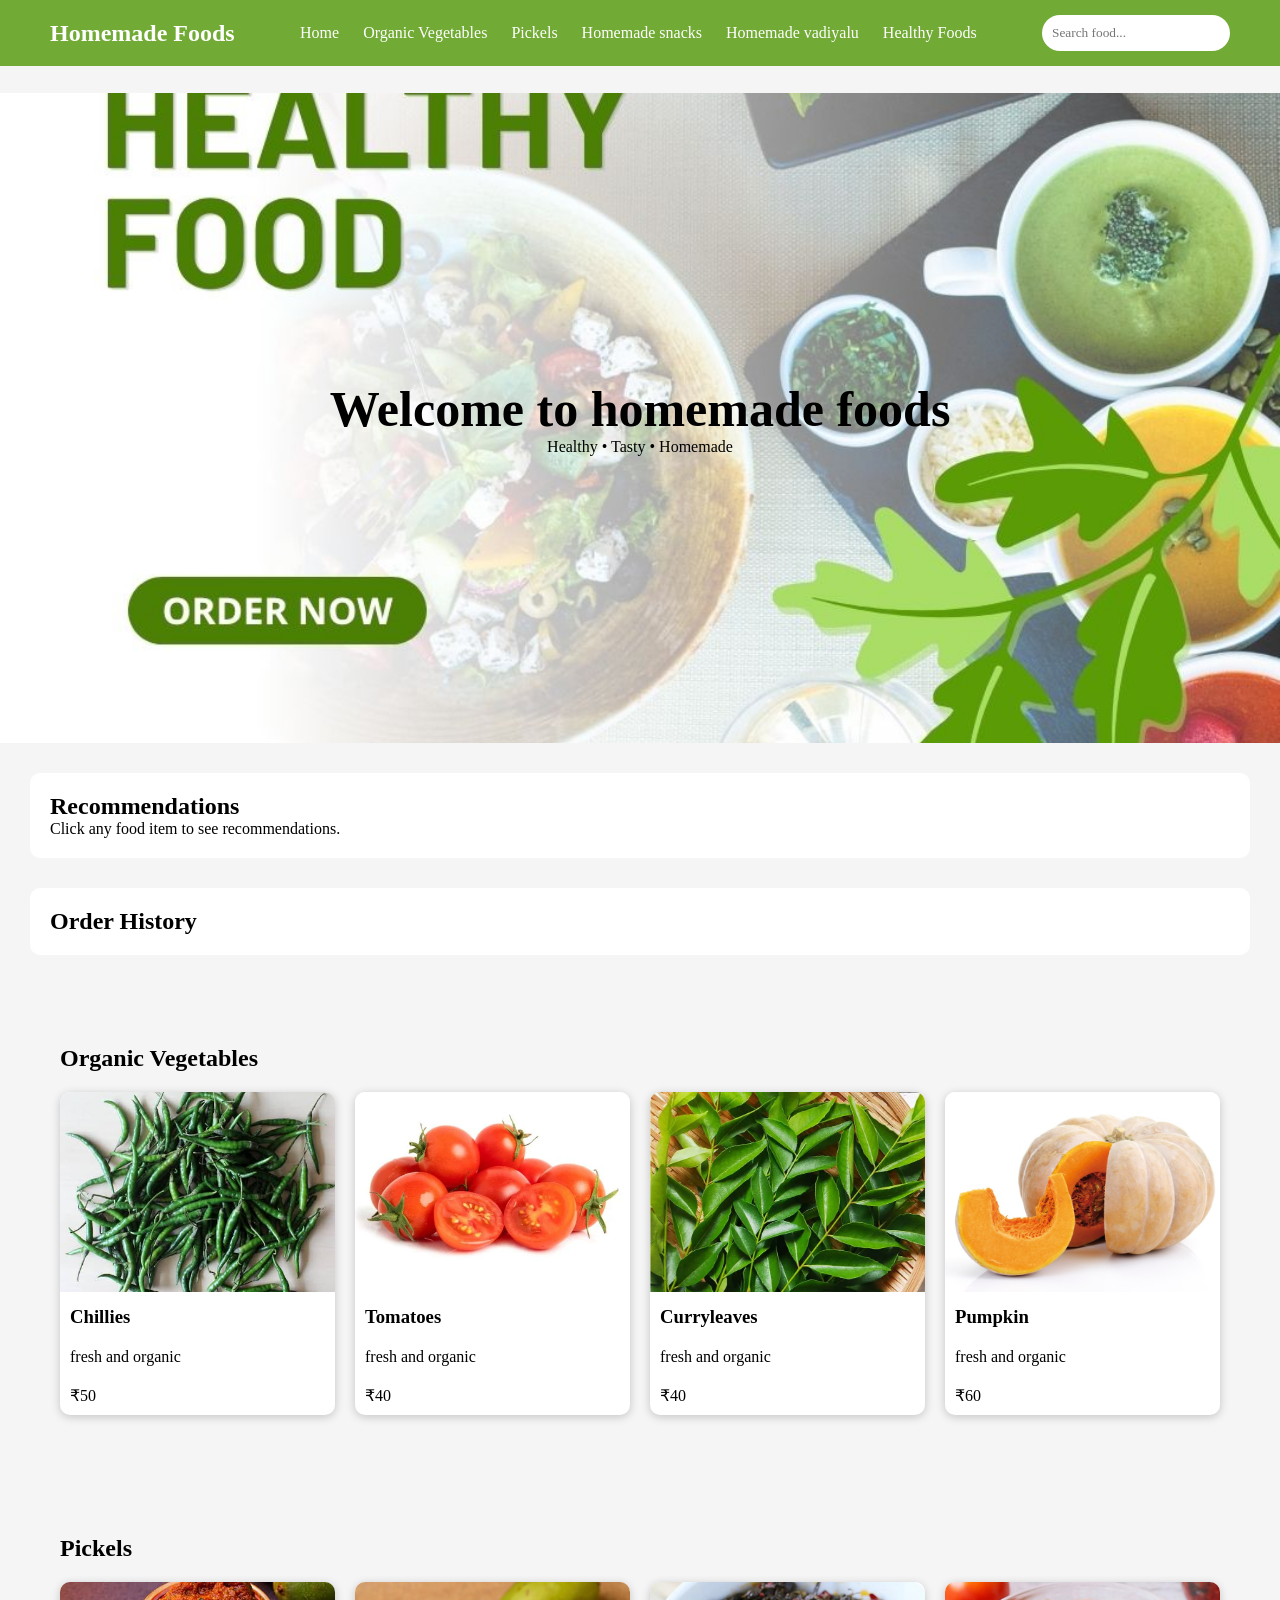
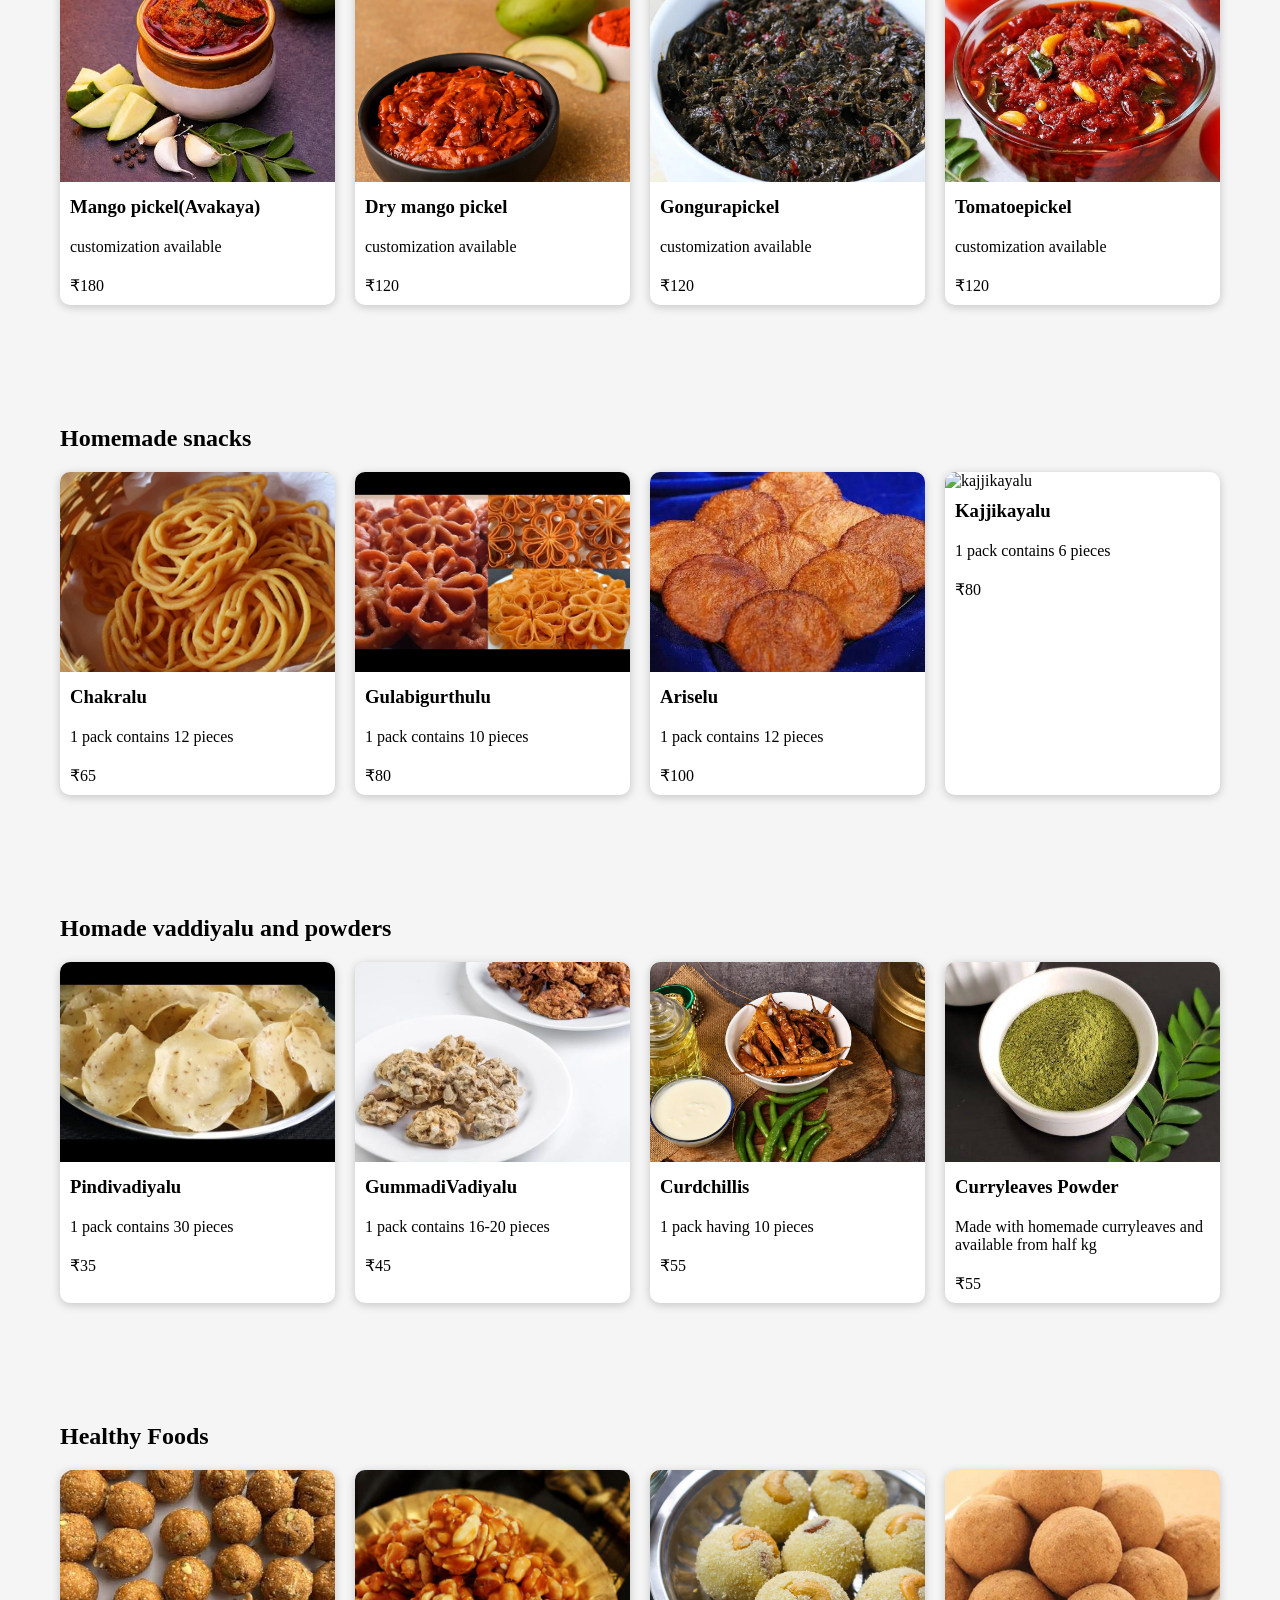
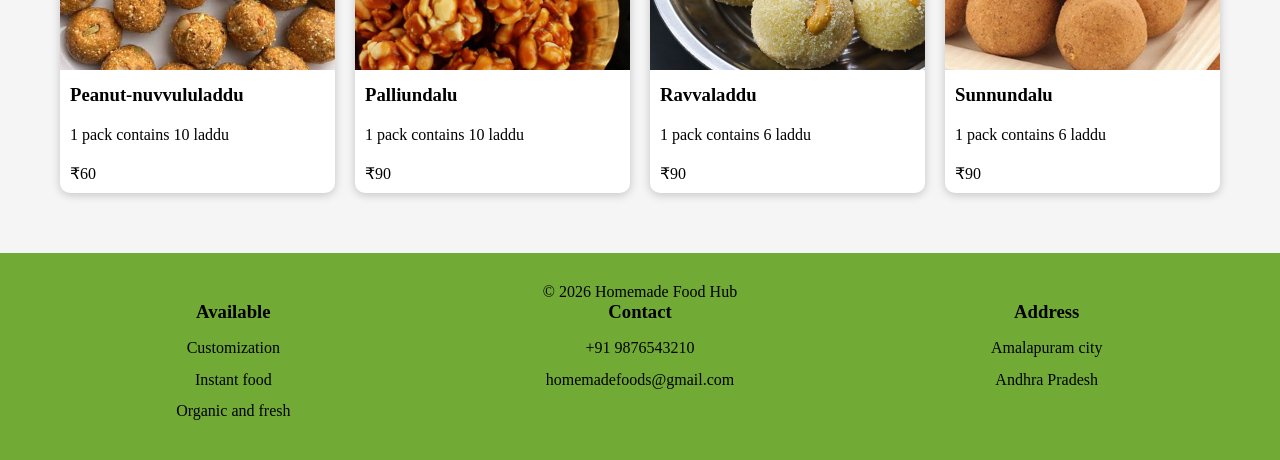
==== index.html @ e029ad95 "Initial commit" ====
<!DOCTYPE html>>
<html lang="en">
<head>
    <meta charset="UTF-8">
    <meta name="viewport" content="width=device-width, initial-scale=1.0">
    <title>Homemade Foods</title>

    <link rel="stylesheet" href="style.css">
</head>
<body>
    <nav class="navbar">
        <div class="logo">
            Homemade Foods
        </div>
        <ul class="nav-links">
            <li><a href="#">Home</a></li>
            <li><a href="#organicvegetables">Organic Vegetables</a></li>
            <li><a href="#pickels">Pickels</a></li>
            <li><a href="#snacks">Homemade snacks</a></li>
            <li><a href="#chips">Homemade vadiyalu</a></li>
            <li><a href="#healthyfood">Healthy Foods</a></li>
        </ul>
        <input
            type="text"
            id="search"
            placeholder="Search food..."
            onkeyup="searchFood()"
        >
    </nav>
    <section class="hero">
        <div class="hero-content">
            <h1>Welcome to homemade foods</h1>
            <p>Healthy • Tasty • Homemade</p>
        </div>
    </section>
    <section class="recommend-box" id="recommendation">
        <h2>Recommendations</h2>
        <p>Click any food item to see recommendations.</p>
    </section>
    <section class="recommend-box">
    <h2>Order History</h2>
    <div id="history"></div>
</section>
    <section id="organicvegetables" class="section">
        <h2>Organic Vegetables</h2>
        <div class="food-grid">
            <div class="card" onclick="openOrderModal('chillies',50)">
                <img src="images/chillies.jpg" alt="chillies">
                <h3 class="food-name">Chillies</h3>
                <p>fresh and organic</p>
                <p>₹50</p>
            </div>
            <div class="card" onclick="openOrderModal('tomatoes',40)">
                <img src="images/tomatoes.jpg" alt="tomatoes">
                <h3 class="food-name">Tomatoes</h3>
                <p>fresh and organic</p>
                <p>₹40</p>
            </div>
            <div class="card" onclick="openOrderModal('curryleaves',40)">
                <img src="images/curryleaves.jpg" alt="curryleaves">
                <h3 class="food-name">Curryleaves</h3>
                <p>fresh and organic</p>
                <p>₹40</p>
            </div>
            <div class="card" onclick="openOrderModal('pumpkin',40)">
                <img src="images/pumpkin.jpg" alt="pumpkin">
                <h3 class="food-name">Pumpkin</h3>
                <p>fresh and organic</p>
                <p>₹60</p>
            </div>
        </div>
    </section>
    <section id="pickels" class="section">

        <h2>Pickels</h2>

        <div class="food-grid">

            <div class="card" onclick="openOrderModal('mangopickel',180)">
                <img src="images/mangopickel.jpg" alt="mangopickel">
                <h3 class="food-name">Mango pickel(Avakaya)</h3>
                <p>customization available</p>
                <p>₹180</p>
            </div>

            <div class="card" onclick="openOrderModal('drymangopickel',120)">
                <img src="images/drymangopickel.jpg" alt="drymangopickel">
                <h3 class="food-name">Dry mango pickel</h3>
                <p>customization available</p>
                <p>₹120</p>
            </div>
            <div class="card" onclick="openOrderModal('gongurapickel',120)">
                <img src="images/gongurapickel.jpg" alt="gongurapickel">
                <h3 class="food-name">Gongurapickel</h3>
                <p>customization available</p>
                <p>₹120</p>
            </div>
            <div class="card" onclick="openOrderModal('tomatoe',120)">
                <img src="images/tomatoepickel.jpg" alt="tomatoe">
                <h3 class="food-name">Tomatoepickel</h3>
                <p>customization available</p>
                <p>₹120</p>
            </div>

        </div>

    </section>

    <!-- Snacks -->

    <section id="snacks" class="section">

        <h2>Homemade snacks</h2>

        <div class="food-grid">

            <div class="card" onclick="openOrderModal('chakralu',25)">
                <img src="images/chakralu.jpg" alt="chakralu">
                <h3 class="food-name">Chakralu</h3>
                <p>1 pack contains 12 pieces</p>
                <p>₹65</p>
            </div>

            <div class="card" onclick="openOrderModal('gulabigurthulu',35)">
                <img src="images/gulabigurthulu.jpg" alt="gulabigurthulu">
                <h3 class="food-name">Gulabigurthulu</h3>
                <p>1 pack contains 10 pieces</p>
                <p>₹80</p>
            </div>
            <div class="card" onclick="openOrderModal('ariselu',35)">
                <img src="images/ariselu.jpg" alt="ariselu">
                <h3 class="food-name">Ariselu</h3>
                <p>1 pack contains 12 pieces</p>
                <p>₹100</p>
            </div>
            <div class="card" onclick="openOrderModal('kajjikayalu',35)">
                <img src="images/kajjikayalu.jpg" alt="kajjikayalu">
                <h3 class="food-name">Kajjikayalu</h3>
                <p>1 pack contains 6 pieces</p>
                <p>₹80</p>
            </div>

        </div>

    </section>
    <section id="chips" class="section">
        <h2>Homade vaddiyalu and powders</h2>
        <div class="food-grid">
            <div class="card" onclick="openOrderModal('pindivadiyalu',35)">
                <img src="images/pindivadiyalu.jpg" alt="chips">
                <h3 class="food-name">Pindivadiyalu</h3>
                <p>1 pack contains 30 pieces</p>
                <p>₹35</p>
            </div>

            <div class="card" onclick="openOrderModal('GummadiVadiyalu',45)">
                <img src="images/GummadiVadiyalu.jpg" alt="GummadiVadiyalu">
                <h3 class="food-name">GummadiVadiyalu</h3>
                <p>1 pack contains 16-20 pieces</p>
                <p>₹45</p>
            </div>
            <div class="card" onclick="openOrderModal('curdchillis',45)">
                <img src="images/curdchillis.jpg" alt="curdchillis">
                <h3 class="food-name">Curdchillis</h3>
                <p>1 pack having 10 pieces</p>
                <p>₹55</p>
            </div>
            <div class="card" onclick="openOrderModal('curryleavespowder',45)">
                <img src="images/curryleavespowder.jpg" alt="curryleavespowder">
                <h3 class="food-name">Curryleaves Powder</h3>
                <p>Made with homemade curryleaves and available from half kg</p>
                <p>₹55</p>
            </div>
        </div>
    </section>
    <section id="Healthy foods" class="section">
        <h2>Healthy Foods</h2>
        <div class="food-grid">
            <div class="card" onclick="openOrderModal('peanut-nuvvululaddu',50)">
                <img src="images/peanut-nuvvululaddu.jpg" alt="peanut-nuvvululaddu">
                <h3 class="food-name">Peanut-nuvvululaddu</h3>
                <p>1 pack contains 10 laddu</p>
                <p>₹60</p>
            </div>
            <div class="card" onclick="openOrderModal('palliundalu',160)">
                <img src="images/palliundalu.jpg" alt="palliundalu">
                <h3 class="food-name">Palliundalu</h3>
                <p>1 pack contains 10 laddu</p>
                <p>₹90</p>
            </div>
            <div class="card" onclick="openOrderModal('ravvaladdu',160)">
                <img src="images/ravvaladdu.jpg" alt="ravvaladdu">
                <h3 class="food-name">Ravvaladdu</h3>
                <p>1 pack contains 6 laddu</p>
                <p>₹90</p>
            </div>
            <div class="card" onclick="openOrderModal('sunnundalu',160)">
                <img src="images/sunnundalu.jpg" alt="sunnundalu">
                <h3 class="food-name">Sunnundalu</h3>
                <p>1 pack contains 6 laddu</p>
                <p>₹90</p>
            </div>
        </div>
    </section>
    <footer class="footer">
        © 2026 Homemade Food Hub
        <div class="footer-container">
            <div class="footer-box">
                <h3>Available</h3>
                <p>Customization</p>
                <p>Instant food</p>
                <p>Organic and fresh</p>
            </div>
            <div class="footer-box">
            <h3>Contact</h3>
            <p>+91 9876543210</p>
            <p>homemadefoods@gmail.com</p>
        </div>
        <div class="footer-box">
            <h3>Address</h3>
            <p>Amalapuram city</p>
            <p>Andhra Pradesh</p>
        </div>
        </div>
    </footer>
    <script src="script.js"></script>
<div id="orderModal" class="modal">
    <div class="modal-content">
        <span class="close" onclick="closeModal()">
            &times;
        </span>
        <h2 id="foodName">Food Name</h2>
        <input
            type="text"
            id="customerName"
            placeholder="Enter Your Name">

        <input
            type="tel"
            id="customerPhone"
            placeholder="Enter Phone Number">

        <textarea
            id="customerAddress"
            placeholder="Enter Delivery Address">
        </textarea>

        <select id="quantity">

            <option value="1">pack of 1</option>
            <option value="2">pack of 2</option>
            <option value="3">pack of 3</option>

        </select>

        <h3 id="totalPrice">
            Total Price: ₹0
        </h3>

        <button onclick="calculateBill()">
            Calculate Bill
        </button>

        <button onclick="confirmOrder()">
            Confirm Order
        </button>

    </div>

</div>

</body>
</html>
---- style.css ----
*{
    margin:0;
    padding:0;
    box-sizing:border-box;
    font-family:'Times New Roman', Times, serif;
}
html{
    scroll-behavior:smooth;
}
body{
    background:#f5f5f5;
}
.navbar{
    position:fixed;
    top:0;
    width:100%;
    background:#71AA34;
    display:flex;
    justify-content:space-between;
    align-items:center;
    padding:15px 50px;
    z-index:1000;
}

.logo{
    color:white;
    font-size:24px;
    font-weight:bold;
}

.nav-links{
    display:flex;
    list-style:none;
}

.nav-links li{
    margin:0 12px;
}

.nav-links a{
    color:white;
    text-decoration:none;
}

#search{
    padding:10px;
    border:none;
    border-radius:20px;
}

/* Hero */

.hero{
    margin-top:75px;
    height:650px;

    background-image: url("images/background5.jpg");
    background-size:cover;
    background-position:center;
    background-repeat:no-repeat;

    display:flex;
    justify-content:center;
    align-items:center;

    text-align:center;

    color:black;
}

.hero h1{
    font-size:50px;
}

/* Sections */

.section{
    padding:60px;
}

.section h2{
    margin-bottom:20px;
}

/* Food Grid */

.food-grid{
    display:grid;
    grid-template-columns:repeat(auto-fit,minmax(250px,1fr));
    gap:20px;
}

.card{
    background:white;
    border-radius:10px;
    overflow:hidden;
    cursor:pointer;
    box-shadow:0 2px 10px rgba(0,0,0,.2);
    transition:.3s;
}

.card:hover{
    transform:translateY(-8px);
}

.card img{
    width:100%;
    height:200px;
    object-fit:cover;
}

.card h3,
.card p{
    padding:10px;
}

/* Recommendation */

.recommend-box{
    margin:30px;
    padding:20px;
    background:white;
    border-radius:10px;
}

/* Footer */
/* Mobile */

@media(max-width:768px){

.navbar{
    flex-direction:column;
    gap:10px;
}

.nav-links{
    flex-wrap:wrap;
    justify-content:center;
}

.hero h1{
    font-size:35px;
}

.section{
    padding:30px;
}

}
/* ORDER MODAL */

.modal{

    display:none;

    position:fixed;

    top:0;
    left:0;

    width:100%;
    height:100%;

    background:rgba(0,0,0,.7);

    z-index:9999;
}

.modal-content{

    width:400px;

    background:white;

    margin:5% auto;

    padding:25px;

    border-radius:15px;

    display:flex;
    flex-direction:column;

    gap:12px;
}

.modal-content input,
.modal-content textarea,
.modal-content select{

    padding:10px;

    border:1px solid #ccc;

    border-radius:8px;
}

.modal-content button{

    background:#ff6b35;

    color:white;

    border:none;

    padding:12px;

    border-radius:8px;

    cursor:pointer;
}

.close{

    font-size:30px;

    cursor:pointer;

    text-align:right;
}

.success{

    text-align:center;
}

.tick{

    font-size:80px;

    color:green;

    font-weight:bold;
}
.footer{
    background:#71AA34;
    color:black;
    padding:30px 50px;
    text-align: center;
}
.footer-container{
    display:flex;
    justify-content:space-between;
    align-items:flex-start;
    gap:40px;
    flex-wrap:wrap;
}
.footer-box{
    flex:1;
    min-width:200px;
}
.footer-box h3{
    color:black;
    margin-bottom:12px;
}
.footer-box p{
    margin:6px 0;
    line-height:1.6;
}
.footer hr{
    margin:20px 0;
    border:1px solid #555;
}
.copyright{
    text-align:center;
    font-size:15px;
}
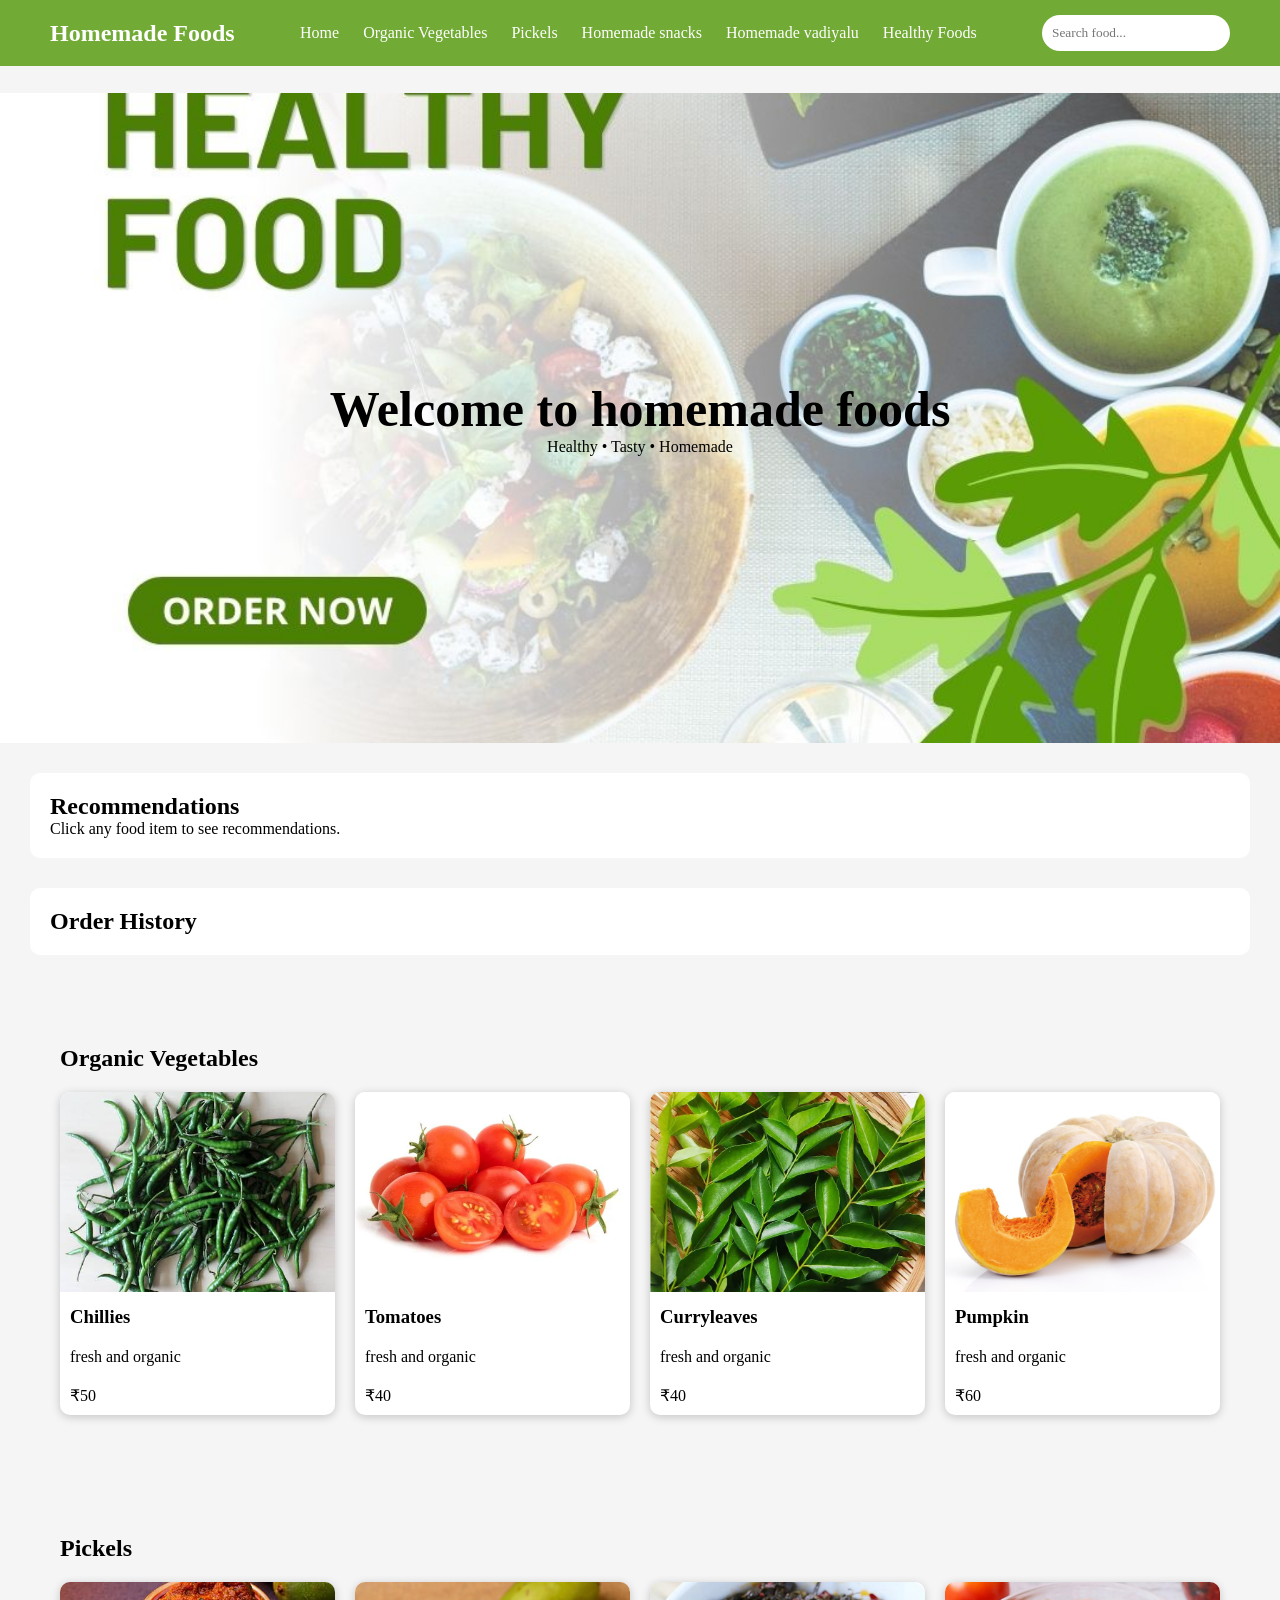
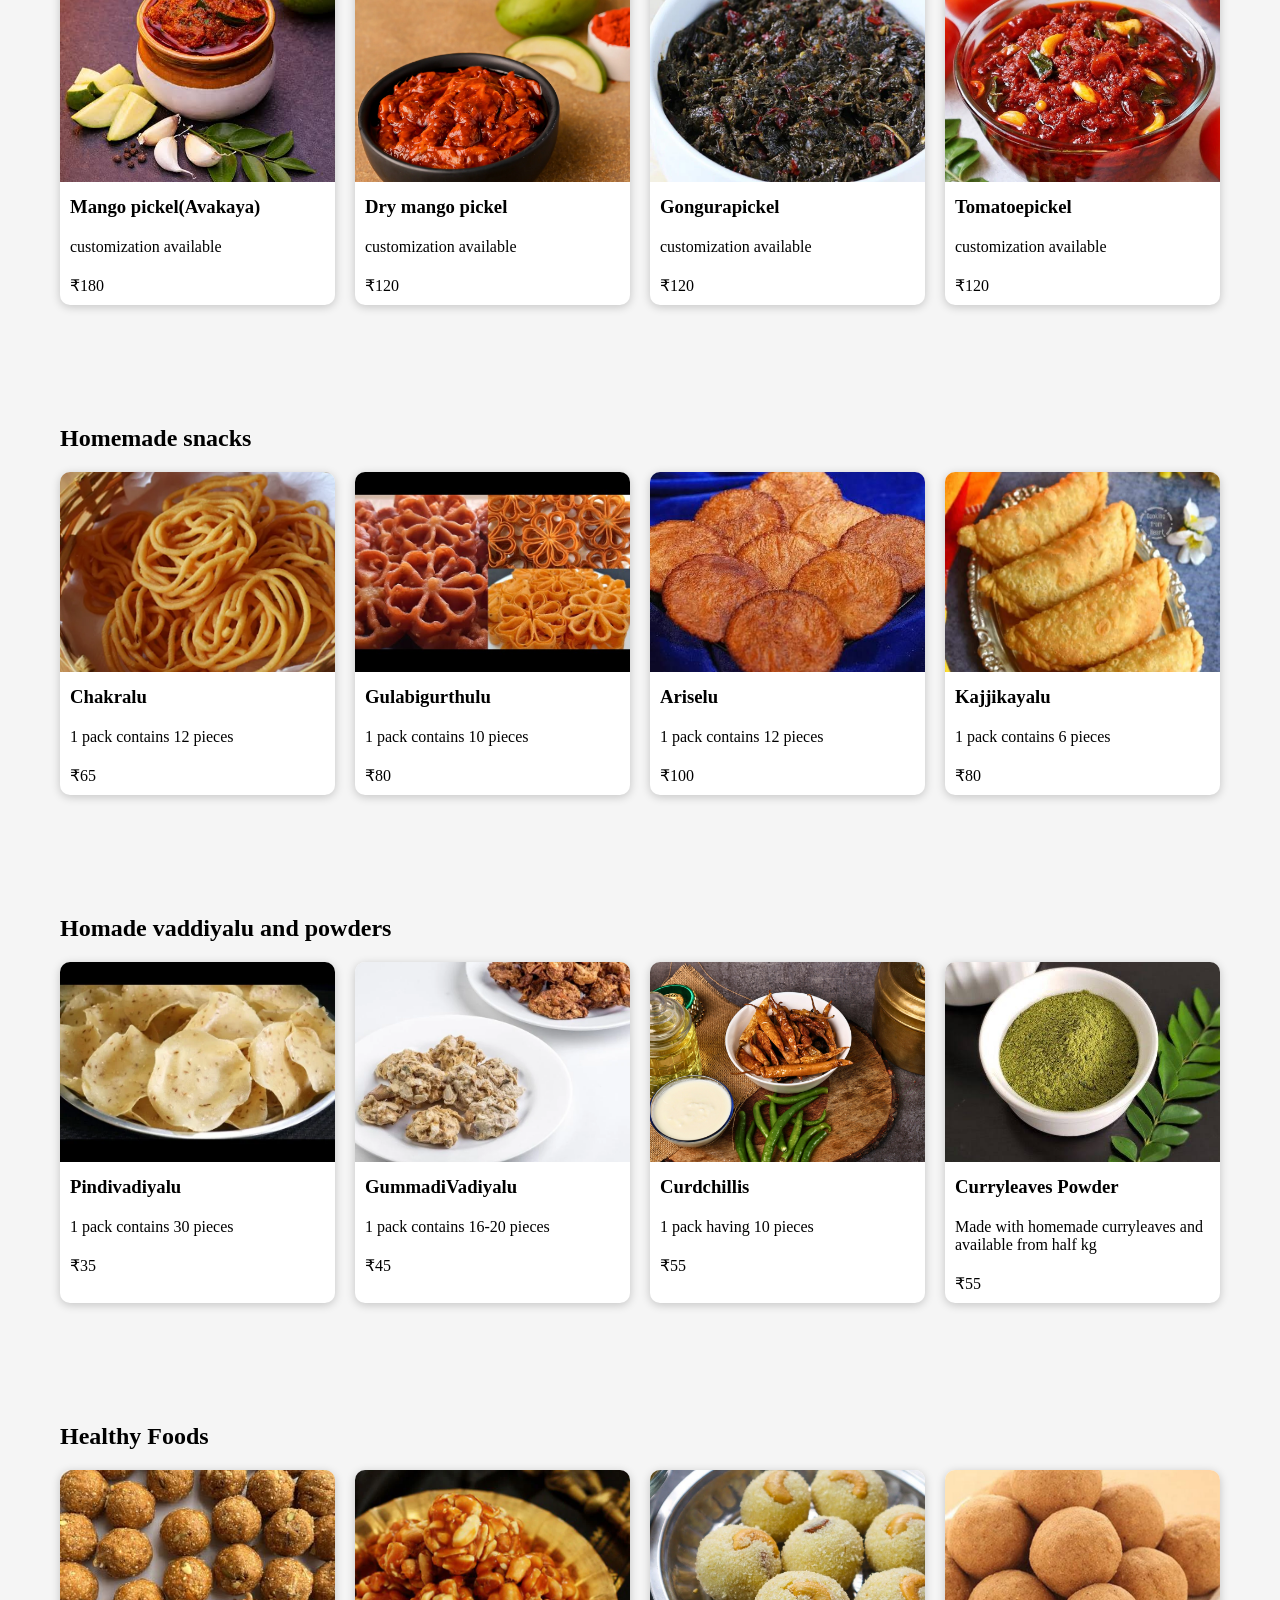
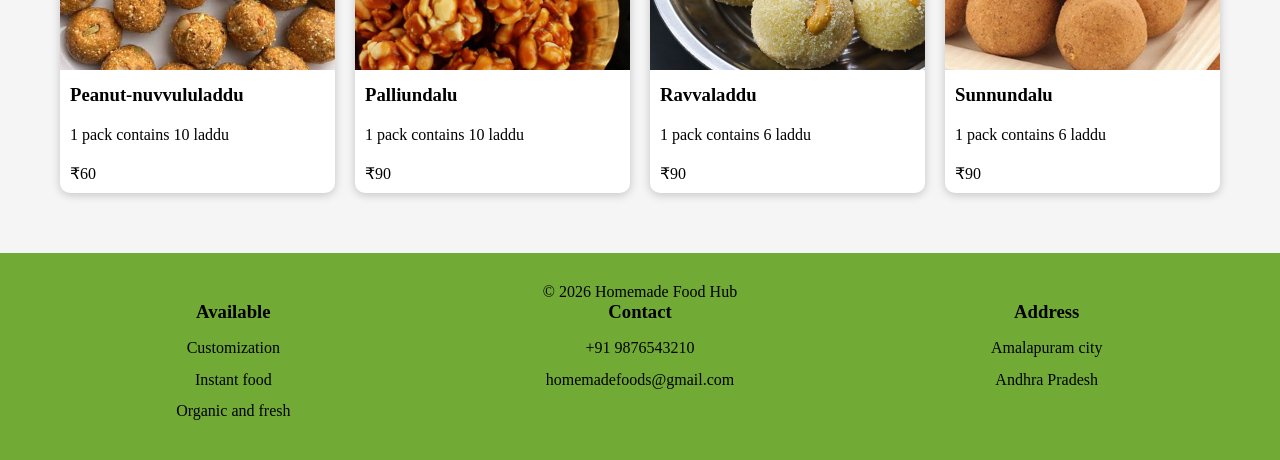
==== commit 46acaecd: "Update index.html" ====
--- a/index.html
+++ b/index.html
@@ -133,8 +133,8 @@
                 <p>1 pack contains 12 pieces</p>
                 <p>₹100</p>
             </div>
-            <div class="card" onclick="openOrderModal('kajjikayalu',35)">
-                <img src="images/kajjikayalu.jpg" alt="kajjikayalu">
+            <div class="card" onclick="openOrderModal('Kajjikayalu',35)">
+                <img src="images/Kajjikayalu.jpg" alt="Kajjikayalu">
                 <h3 class="food-name">Kajjikayalu</h3>
                 <p>1 pack contains 6 pieces</p>
                 <p>₹80</p>
@@ -270,4 +270,4 @@
 </div>
 
 </body>
-</html>+</html>
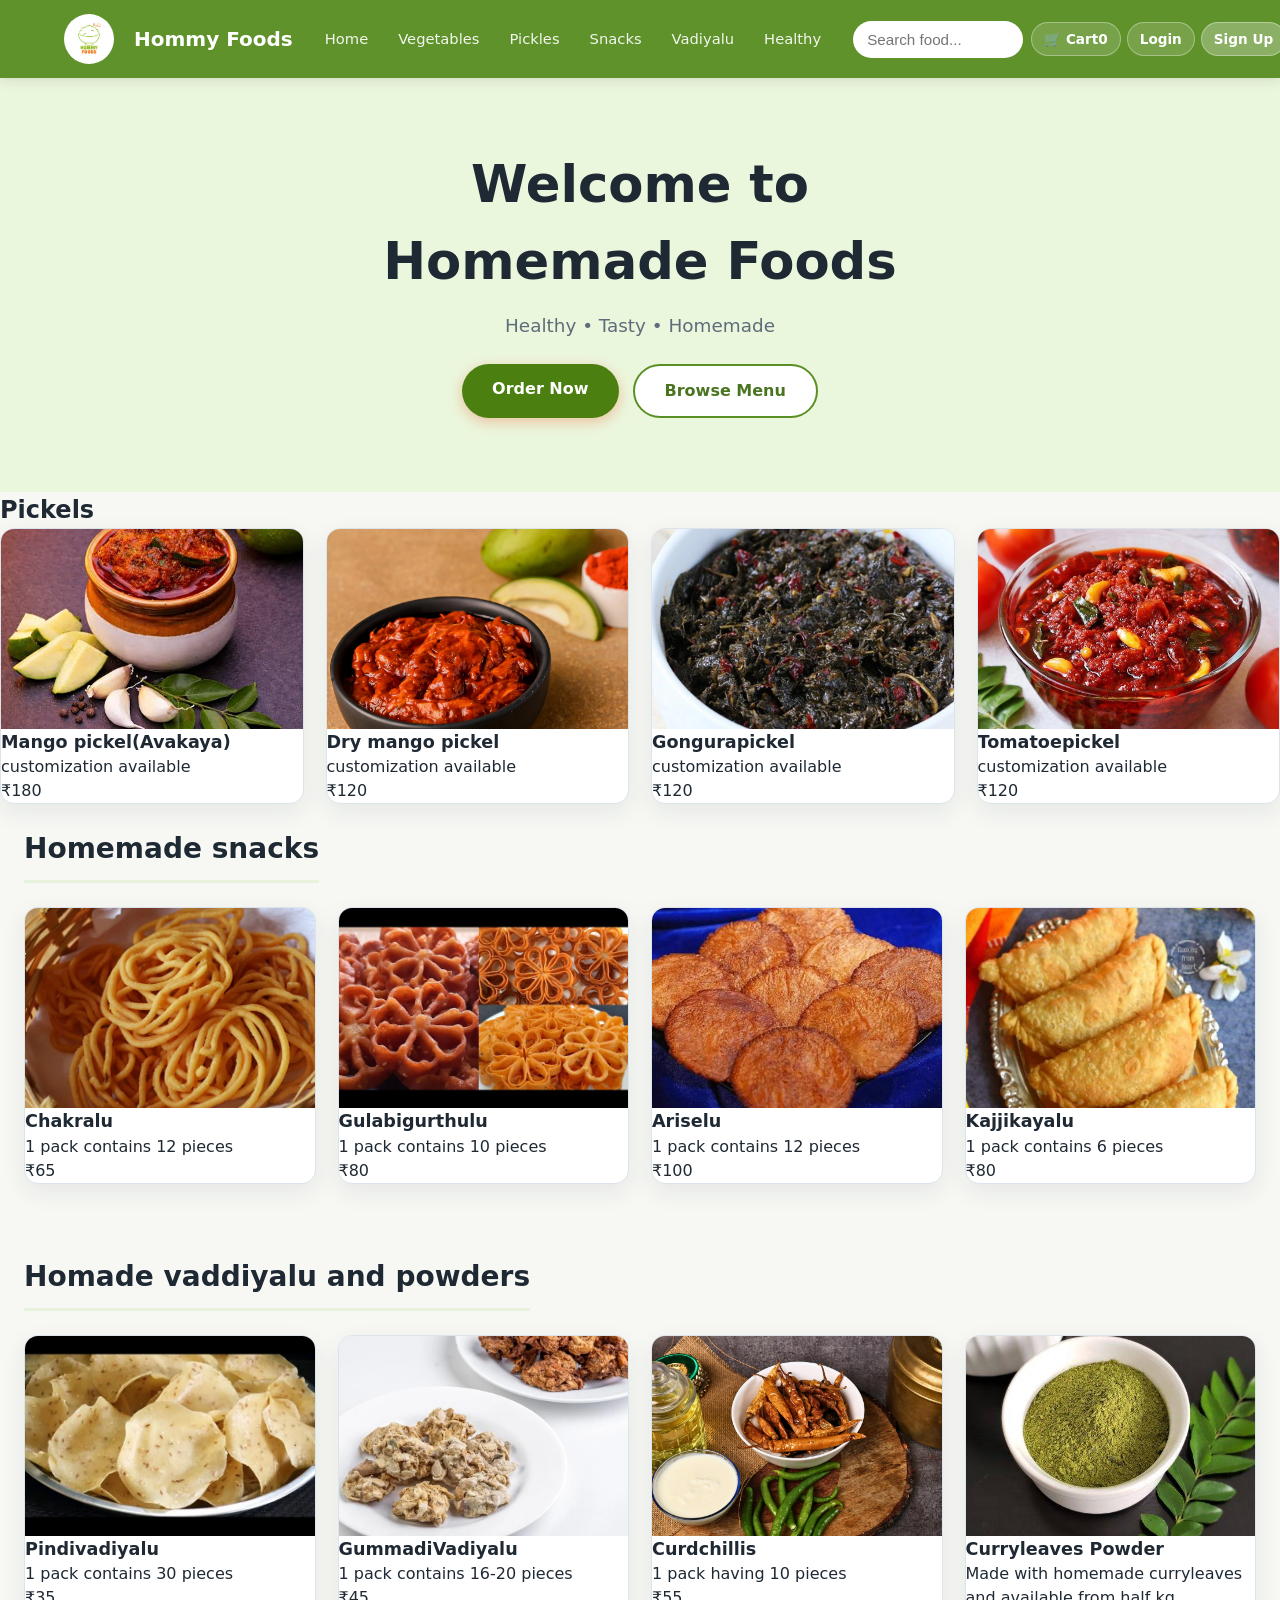
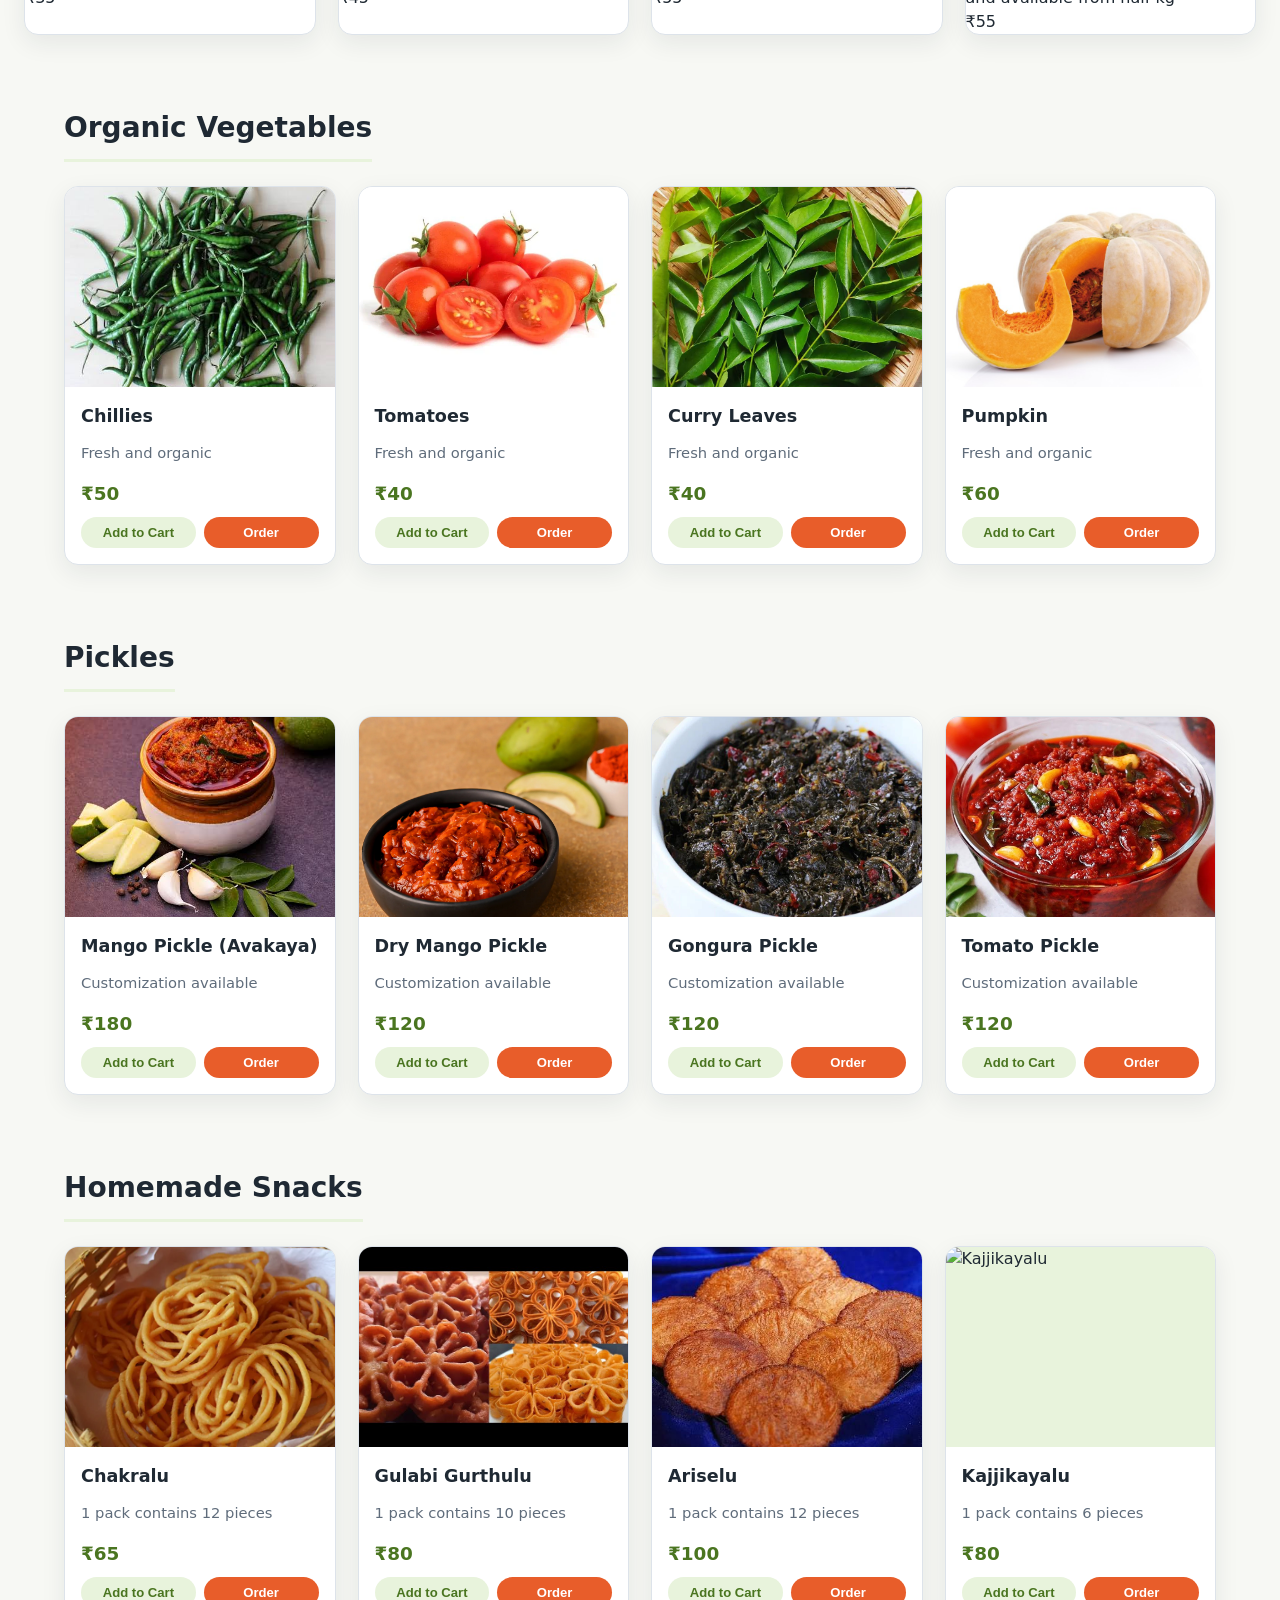
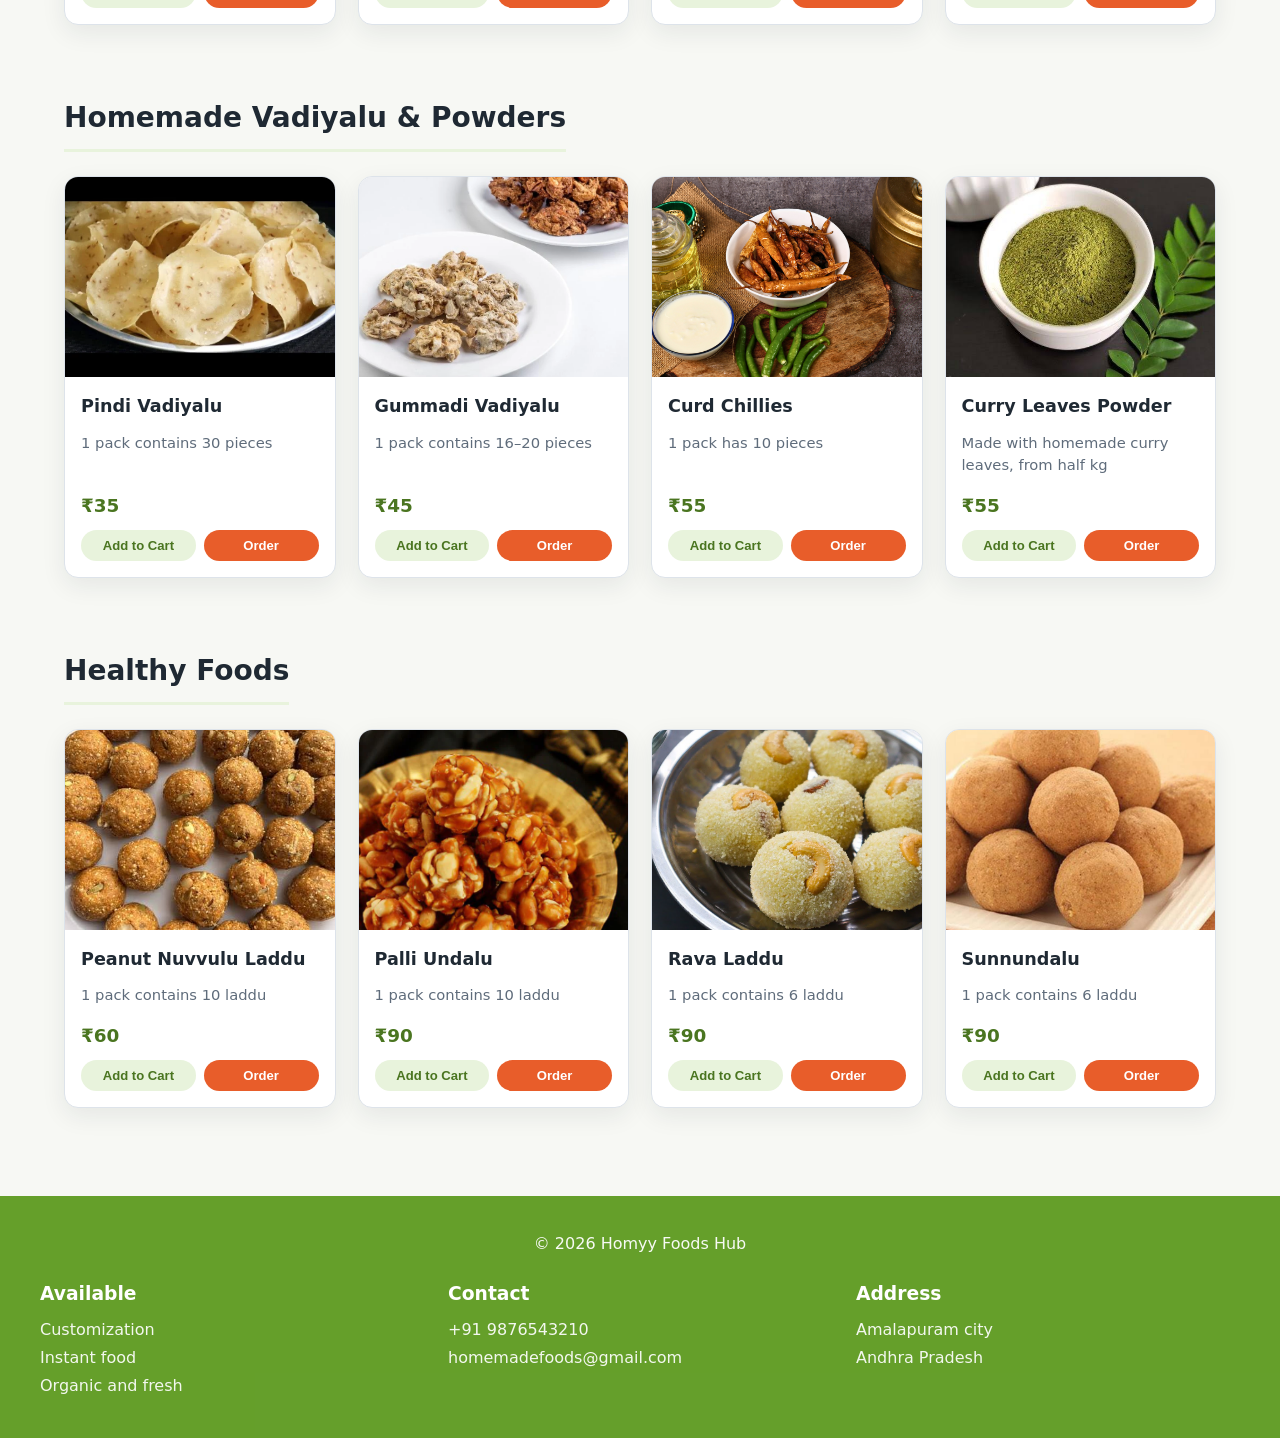
==== commit 33c641f0: "Updated UI, logo, footer, and hero section" ====
--- a/index.html
+++ b/index.html
@@ -1,76 +1,59 @@
-<!DOCTYPE html>>
+<!DOCTYPE html>
 <html lang="en">
 <head>
     <meta charset="UTF-8">
     <meta name="viewport" content="width=device-width, initial-scale=1.0">
-    <title>Homemade Foods</title>
-
+    <link rel="icon" type="image/png" href="images/logo.png">
+    <title>Hommy Foods</title>
     <link rel="stylesheet" href="style.css">
 </head>
 <body>
-    <nav class="navbar">
-        <div class="logo">
-            Homemade Foods
-        </div>
-        <ul class="nav-links">
-            <li><a href="#">Home</a></li>
-            <li><a href="#organicvegetables">Organic Vegetables</a></li>
-            <li><a href="#pickels">Pickels</a></li>
-            <li><a href="#snacks">Homemade snacks</a></li>
-            <li><a href="#chips">Homemade vadiyalu</a></li>
-            <li><a href="#healthyfood">Healthy Foods</a></li>
-        </ul>
-        <input
-            type="text"
-            id="search"
-            placeholder="Search food..."
-            onkeyup="searchFood()"
-        >
+    <nav class="navbar" aria-label="Main navigation">
+        <div class="nav-inner">
+            <img src="images/logo.png" alt="Homemade Foods Logo">
+            <a href="#home" class="logo">Hommy Foods</a>
+
+            <button class="menu-toggle" id="menuToggle" aria-label="Toggle menu" aria-expanded="false">
+                <span></span><span></span><span></span>
+            </button>
+
+            <ul class="nav-links" id="navLinks">
+                <li><a href="#home">Home</a></li>
+                <li><a href="#organicvegetables">Vegetables</a></li>
+                <li><a href="#pickles">Pickles</a></li>
+                <li><a href="#snacks">Snacks</a></li>
+                <li><a href="#vadiyalu">Vadiyalu</a></li>
+                <li><a href="#healthyfood">Healthy</a></li>
+            </ul>
+
+            <div class="nav-actions">
+                <div class="search-wrap">
+                    <input type="search" id="search" placeholder="Search food..." aria-label="Search food">
+                    <button type="button" id="clearSearch" class="clear-search" aria-label="Clear search" hidden>&times;</button>
+                </div>
+                <div class="nav-tools">
+                    <button type="button" class="nav-btn cart-btn" id="openCartBtn" aria-label="Open cart">
+                        🛒 Cart <span class="badge" id="cartCount">0</span>
+                    </button>
+                    <div id="authNav" class="auth-nav">
+                        <a href="auth.html?tab=login" class="nav-btn auth-link">Login</a>
+                        <a href="auth.html?tab=signup" class="nav-btn auth-link auth-signup">Sign Up</a>
+                    </div>
+                </div>
+            </div>
+        </div>
     </nav>
-    <section class="hero">
+
+    <section class="hero" id="home">
         <div class="hero-content">
-            <h1>Welcome to homemade foods</h1>
+            <h1>Welcome to Homemade Foods</h1>
             <p>Healthy • Tasty • Homemade</p>
+            <div class="hero-actions">
+                <a href="#organicvegetables" class="hero-btn hero-btn-primary">Order Now</a>
+                <a href="#organicvegetables" class="hero-btn hero-btn-secondary">Browse Menu</a>
+            </div>
         </div>
     </section>
-    <section class="recommend-box" id="recommendation">
-        <h2>Recommendations</h2>
-        <p>Click any food item to see recommendations.</p>
-    </section>
-    <section class="recommend-box">
-    <h2>Order History</h2>
-    <div id="history"></div>
-</section>
-    <section id="organicvegetables" class="section">
-        <h2>Organic Vegetables</h2>
-        <div class="food-grid">
-            <div class="card" onclick="openOrderModal('chillies',50)">
-                <img src="images/chillies.jpg" alt="chillies">
-                <h3 class="food-name">Chillies</h3>
-                <p>fresh and organic</p>
-                <p>₹50</p>
-            </div>
-            <div class="card" onclick="openOrderModal('tomatoes',40)">
-                <img src="images/tomatoes.jpg" alt="tomatoes">
-                <h3 class="food-name">Tomatoes</h3>
-                <p>fresh and organic</p>
-                <p>₹40</p>
-            </div>
-            <div class="card" onclick="openOrderModal('curryleaves',40)">
-                <img src="images/curryleaves.jpg" alt="curryleaves">
-                <h3 class="food-name">Curryleaves</h3>
-                <p>fresh and organic</p>
-                <p>₹40</p>
-            </div>
-            <div class="card" onclick="openOrderModal('pumpkin',40)">
-                <img src="images/pumpkin.jpg" alt="pumpkin">
-                <h3 class="food-name">Pumpkin</h3>
-                <p>fresh and organic</p>
-                <p>₹60</p>
-            </div>
-        </div>
-    </section>
-    <section id="pickels" class="section">
 
         <h2>Pickels</h2>
 
@@ -173,37 +156,341 @@
             </div>
         </div>
     </section>
-    <section id="Healthy foods" class="section">
-        <h2>Healthy Foods</h2>
-        <div class="food-grid">
-            <div class="card" onclick="openOrderModal('peanut-nuvvululaddu',50)">
-                <img src="images/peanut-nuvvululaddu.jpg" alt="peanut-nuvvululaddu">
-                <h3 class="food-name">Peanut-nuvvululaddu</h3>
-                <p>1 pack contains 10 laddu</p>
-                <p>₹60</p>
-            </div>
-            <div class="card" onclick="openOrderModal('palliundalu',160)">
-                <img src="images/palliundalu.jpg" alt="palliundalu">
-                <h3 class="food-name">Palliundalu</h3>
-                <p>1 pack contains 10 laddu</p>
-                <p>₹90</p>
-            </div>
-            <div class="card" onclick="openOrderModal('ravvaladdu',160)">
-                <img src="images/ravvaladdu.jpg" alt="ravvaladdu">
-                <h3 class="food-name">Ravvaladdu</h3>
-                <p>1 pack contains 6 laddu</p>
-                <p>₹90</p>
-            </div>
-            <div class="card" onclick="openOrderModal('sunnundalu',160)">
-                <img src="images/sunnundalu.jpg" alt="sunnundalu">
-                <h3 class="food-name">Sunnundalu</h3>
-                <p>1 pack contains 6 laddu</p>
-                <p>₹90</p>
-            </div>
-        </div>
-    </section>
+
+    <main>
+        <section id="organicvegetables" class="section">
+            <h2>Organic Vegetables</h2>
+            <div class="food-grid">
+                <article class="card" data-id="chillies" data-food="Chillies" data-price="50">
+                    <img src="images/chillies.jpg" alt="Chillies" loading="lazy">
+                    <div class="card-body">
+                        <h3 class="food-name">Chillies</h3>
+                        <div class="rating-row" data-id="chillies"></div>
+                        <p class="card-desc">Fresh and organic</p>
+                        <div class="card-footer">
+                            <span class="price">₹50</span>
+                            <div class="card-actions">
+                                <button type="button" class="cart-add-btn">Add to Cart</button>
+                                <button type="button" class="order-btn">Order</button>
+                            </div>
+                        </div>
+                    </div>
+                </article>
+                <article class="card" data-id="tomatoes" data-food="Tomatoes" data-price="40">
+                    <img src="images/tomatoes.jpg" alt="Tomatoes" loading="lazy">
+                    <div class="card-body">
+                        <h3 class="food-name">Tomatoes</h3>
+                        <div class="rating-row" data-id="tomatoes"></div>
+                        <p class="card-desc">Fresh and organic</p>
+                        <div class="card-footer">
+                            <span class="price">₹40</span>
+                            <div class="card-actions">
+                                <button type="button" class="cart-add-btn">Add to Cart</button>
+                                <button type="button" class="order-btn">Order</button>
+                            </div>
+                        </div>
+                    </div>
+                </article>
+                <article class="card" data-id="curry-leaves" data-food="Curry Leaves" data-price="40">
+                    <img src="images/curryleaves.jpg" alt="Curry leaves" loading="lazy">
+                    <div class="card-body">
+                        <h3 class="food-name">Curry Leaves</h3>
+                        <div class="rating-row" data-id="curry-leaves"></div>
+                        <p class="card-desc">Fresh and organic</p>
+                        <div class="card-footer">
+                            <span class="price">₹40</span>
+                            <div class="card-actions">
+                                <button type="button" class="cart-add-btn">Add to Cart</button>
+                                <button type="button" class="order-btn">Order</button>
+                            </div>
+                        </div>
+                    </div>
+                </article>
+                <article class="card" data-id="pumpkin" data-food="Pumpkin" data-price="60">
+                    <img src="images/pumpkin.jpg" alt="Pumpkin" loading="lazy">
+                    <div class="card-body">
+                        <h3 class="food-name">Pumpkin</h3>
+                        <div class="rating-row" data-id="pumpkin"></div>
+                        <p class="card-desc">Fresh and organic</p>
+                        <div class="card-footer">
+                            <span class="price">₹60</span>
+                            <div class="card-actions">
+                                <button type="button" class="cart-add-btn">Add to Cart</button>
+                                <button type="button" class="order-btn">Order</button>
+                            </div>
+                        </div>
+                    </div>
+                </article>
+            </div>
+        </section>
+
+        <section id="pickles" class="section">
+            <h2>Pickles</h2>
+            <div class="food-grid">
+                <article class="card" data-id="mango-pickle" data-food="Mango Pickle (Avakaya)" data-price="180">
+                    <img src="images/mangopickel.jpg" alt="Mango pickle" loading="lazy">
+                    <div class="card-body">
+                        <h3 class="food-name">Mango Pickle (Avakaya)</h3>
+                        <div class="rating-row" data-id="mango-pickle"></div>
+                        <p class="card-desc">Customization available</p>
+                        <div class="card-footer">
+                            <span class="price">₹180</span>
+                            <div class="card-actions">
+                                <button type="button" class="cart-add-btn">Add to Cart</button>
+                                <button type="button" class="order-btn">Order</button>
+                            </div>
+                        </div>
+                    </div>
+                </article>
+                <article class="card" data-id="dry-mango-pickle" data-food="Dry Mango Pickle" data-price="120">
+                    <img src="images/drymangopickel.jpg" alt="Dry mango pickle" loading="lazy">
+                    <div class="card-body">
+                        <h3 class="food-name">Dry Mango Pickle</h3>
+                        <div class="rating-row" data-id="dry-mango-pickle"></div>
+                        <p class="card-desc">Customization available</p>
+                        <div class="card-footer">
+                            <span class="price">₹120</span>
+                            <div class="card-actions">
+                                <button type="button" class="cart-add-btn">Add to Cart</button>
+                                <button type="button" class="order-btn">Order</button>
+                            </div>
+                        </div>
+                    </div>
+                </article>
+                <article class="card" data-id="gongura-pickle" data-food="Gongura Pickle" data-price="120">
+                    <img src="images/gongurapickel.jpg" alt="Gongura pickle" loading="lazy">
+                    <div class="card-body">
+                        <h3 class="food-name">Gongura Pickle</h3>
+                        <div class="rating-row" data-id="gongura-pickle"></div>
+                        <p class="card-desc">Customization available</p>
+                        <div class="card-footer">
+                            <span class="price">₹120</span>
+                            <div class="card-actions">
+                                <button type="button" class="cart-add-btn">Add to Cart</button>
+                                <button type="button" class="order-btn">Order</button>
+                            </div>
+                        </div>
+                    </div>
+                </article>
+                <article class="card" data-id="tomato-pickle" data-food="Tomato Pickle" data-price="120">
+                    <img src="images/tomatoepickel.jpg" alt="Tomato pickle" loading="lazy">
+                    <div class="card-body">
+                        <h3 class="food-name">Tomato Pickle</h3>
+                        <div class="rating-row" data-id="tomato-pickle"></div>
+                        <p class="card-desc">Customization available</p>
+                        <div class="card-footer">
+                            <span class="price">₹120</span>
+                            <div class="card-actions">
+                                <button type="button" class="cart-add-btn">Add to Cart</button>
+                                <button type="button" class="order-btn">Order</button>
+                            </div>
+                        </div>
+                    </div>
+                </article>
+            </div>
+        </section>
+
+        <section id="snacks" class="section">
+            <h2>Homemade Snacks</h2>
+            <div class="food-grid">
+                <article class="card" data-id="chakralu" data-food="Chakralu" data-price="65">
+                    <img src="images/chakralu.jpg" alt="Chakralu" loading="lazy">
+                    <div class="card-body">
+                        <h3 class="food-name">Chakralu</h3>
+                        <div class="rating-row" data-id="chakralu"></div>
+                        <p class="card-desc">1 pack contains 12 pieces</p>
+                        <div class="card-footer">
+                            <span class="price">₹65</span>
+                            <div class="card-actions">
+                                <button type="button" class="cart-add-btn">Add to Cart</button>
+                                <button type="button" class="order-btn">Order</button>
+                            </div>
+                        </div>
+                    </div>
+                </article>
+                <article class="card" data-id="gulabi-gurthulu" data-food="Gulabi Gurthulu" data-price="80">
+                    <img src="images/gulabigurthulu.jpg" alt="Gulabi gurthulu" loading="lazy">
+                    <div class="card-body">
+                        <h3 class="food-name">Gulabi Gurthulu</h3>
+                        <div class="rating-row" data-id="gulabi-gurthulu"></div>
+                        <p class="card-desc">1 pack contains 10 pieces</p>
+                        <div class="card-footer">
+                            <span class="price">₹80</span>
+                            <div class="card-actions">
+                                <button type="button" class="cart-add-btn">Add to Cart</button>
+                                <button type="button" class="order-btn">Order</button>
+                            </div>
+                        </div>
+                    </div>
+                </article>
+                <article class="card" data-id="ariselu" data-food="Ariselu" data-price="100">
+                    <img src="images/ariselu.jpg" alt="Ariselu" loading="lazy">
+                    <div class="card-body">
+                        <h3 class="food-name">Ariselu</h3>
+                        <div class="rating-row" data-id="ariselu"></div>
+                        <p class="card-desc">1 pack contains 12 pieces</p>
+                        <div class="card-footer">
+                            <span class="price">₹100</span>
+                            <div class="card-actions">
+                                <button type="button" class="cart-add-btn">Add to Cart</button>
+                                <button type="button" class="order-btn">Order</button>
+                            </div>
+                        </div>
+                    </div>
+                </article>
+                <article class="card" data-id="kajjikayalu" data-food="Kajjikayalu" data-price="80">
+                    <img src="images/kajjikayalu.jpg" alt="Kajjikayalu" loading="lazy">
+                    <div class="card-body">
+                        <h3 class="food-name">Kajjikayalu</h3>
+                        <div class="rating-row" data-id="kajjikayalu"></div>
+                        <p class="card-desc">1 pack contains 6 pieces</p>
+                        <div class="card-footer">
+                            <span class="price">₹80</span>
+                            <div class="card-actions">
+                                <button type="button" class="cart-add-btn">Add to Cart</button>
+                                <button type="button" class="order-btn">Order</button>
+                            </div>
+                        </div>
+                    </div>
+                </article>
+            </div>
+        </section>
+
+        <section id="vadiyalu" class="section">
+            <h2>Homemade Vadiyalu &amp; Powders</h2>
+            <div class="food-grid">
+                <article class="card" data-id="pindi-vadiyalu" data-food="Pindi Vadiyalu" data-price="35">
+                    <img src="images/pindivadiyalu.jpg" alt="Pindi vadiyalu" loading="lazy">
+                    <div class="card-body">
+                        <h3 class="food-name">Pindi Vadiyalu</h3>
+                        <div class="rating-row" data-id="pindi-vadiyalu"></div>
+                        <p class="card-desc">1 pack contains 30 pieces</p>
+                        <div class="card-footer">
+                            <span class="price">₹35</span>
+                            <div class="card-actions">
+                                <button type="button" class="cart-add-btn">Add to Cart</button>
+                                <button type="button" class="order-btn">Order</button>
+                            </div>
+                        </div>
+                    </div>
+                </article>
+                <article class="card" data-id="gummadi-vadiyalu" data-food="Gummadi Vadiyalu" data-price="45">
+                    <img src="images/GummadiVadiyalu.jpg" alt="Gummadi vadiyalu" loading="lazy">
+                    <div class="card-body">
+                        <h3 class="food-name">Gummadi Vadiyalu</h3>
+                        <div class="rating-row" data-id="gummadi-vadiyalu"></div>
+                        <p class="card-desc">1 pack contains 16–20 pieces</p>
+                        <div class="card-footer">
+                            <span class="price">₹45</span>
+                            <div class="card-actions">
+                                <button type="button" class="cart-add-btn">Add to Cart</button>
+                                <button type="button" class="order-btn">Order</button>
+                            </div>
+                        </div>
+                    </div>
+                </article>
+                <article class="card" data-id="curd-chillies" data-food="Curd Chillies" data-price="55">
+                    <img src="images/curdchillis.jpg" alt="Curd chillies" loading="lazy">
+                    <div class="card-body">
+                        <h3 class="food-name">Curd Chillies</h3>
+                        <div class="rating-row" data-id="curd-chillies"></div>
+                        <p class="card-desc">1 pack has 10 pieces</p>
+                        <div class="card-footer">
+                            <span class="price">₹55</span>
+                            <div class="card-actions">
+                                <button type="button" class="cart-add-btn">Add to Cart</button>
+                                <button type="button" class="order-btn">Order</button>
+                            </div>
+                        </div>
+                    </div>
+                </article>
+                <article class="card" data-id="curry-leaves-powder" data-food="Curry Leaves Powder" data-price="55">
+                    <img src="images/curryleavespowder.jpg" alt="Curry leaves powder" loading="lazy">
+                    <div class="card-body">
+                        <h3 class="food-name">Curry Leaves Powder</h3>
+                        <div class="rating-row" data-id="curry-leaves-powder"></div>
+                        <p class="card-desc">Made with homemade curry leaves, from half kg</p>
+                        <div class="card-footer">
+                            <span class="price">₹55</span>
+                            <div class="card-actions">
+                                <button type="button" class="cart-add-btn">Add to Cart</button>
+                                <button type="button" class="order-btn">Order</button>
+                            </div>
+                        </div>
+                    </div>
+                </article>
+            </div>
+        </section>
+
+        <section id="healthyfood" class="section">
+            <h2>Healthy Foods</h2>
+            <div class="food-grid">
+                <article class="card" data-id="peanut-laddu" data-food="Peanut Nuvvulu Laddu" data-price="60">
+                    <img src="images/peanut-nuvvululaddu.jpg" alt="Peanut nuvvulu laddu" loading="lazy">
+                    <div class="card-body">
+                        <h3 class="food-name">Peanut Nuvvulu Laddu</h3>
+                        <div class="rating-row" data-id="peanut-laddu"></div>
+                        <p class="card-desc">1 pack contains 10 laddu</p>
+                        <div class="card-footer">
+                            <span class="price">₹60</span>
+                            <div class="card-actions">
+                                <button type="button" class="cart-add-btn">Add to Cart</button>
+                                <button type="button" class="order-btn">Order</button>
+                            </div>
+                        </div>
+                    </div>
+                </article>
+                <article class="card" data-id="palli-undalu" data-food="Palli Undalu" data-price="90">
+                    <img src="images/palliundalu.jpg" alt="Palli undalu" loading="lazy">
+                    <div class="card-body">
+                        <h3 class="food-name">Palli Undalu</h3>
+                        <div class="rating-row" data-id="palli-undalu"></div>
+                        <p class="card-desc">1 pack contains 10 laddu</p>
+                        <div class="card-footer">
+                            <span class="price">₹90</span>
+                            <div class="card-actions">
+                                <button type="button" class="cart-add-btn">Add to Cart</button>
+                                <button type="button" class="order-btn">Order</button>
+                            </div>
+                        </div>
+                    </div>
+                </article>
+                <article class="card" data-id="rava-laddu" data-food="Rava Laddu" data-price="90">
+                    <img src="images/ravvaladdu.jpg" alt="Rava laddu" loading="lazy">
+                    <div class="card-body">
+                        <h3 class="food-name">Rava Laddu</h3>
+                        <div class="rating-row" data-id="rava-laddu"></div>
+                        <p class="card-desc">1 pack contains 6 laddu</p>
+                        <div class="card-footer">
+                            <span class="price">₹90</span>
+                            <div class="card-actions">
+                                <button type="button" class="cart-add-btn">Add to Cart</button>
+                                <button type="button" class="order-btn">Order</button>
+                            </div>
+                        </div>
+                    </div>
+                </article>
+                <article class="card" data-id="sunnundalu" data-food="Sunnundalu" data-price="90">
+                    <img src="images/sunnundalu.jpg" alt="Sunnundalu" loading="lazy">
+                    <div class="card-body">
+                        <h3 class="food-name">Sunnundalu</h3>
+                        <div class="rating-row" data-id="sunnundalu"></div>
+                        <p class="card-desc">1 pack contains 6 laddu</p>
+                        <div class="card-footer">
+                            <span class="price">₹90</span>
+                            <div class="card-actions">
+                                <button type="button" class="cart-add-btn">Add to Cart</button>
+                                <button type="button" class="order-btn">Order</button>
+                            </div>
+                        </div>
+                    </div>
+                </article>
+            </div>
+        </section>
+    </main>
+
     <footer class="footer">
-        © 2026 Homemade Food Hub
+        <p class="copyright">© 2026 Homyy Foods Hub</p>
         <div class="footer-container">
             <div class="footer-box">
                 <h3>Available</h3>
@@ -212,62 +499,85 @@
                 <p>Organic and fresh</p>
             </div>
             <div class="footer-box">
-            <h3>Contact</h3>
-            <p>+91 9876543210</p>
-            <p>homemadefoods@gmail.com</p>
-        </div>
-        <div class="footer-box">
-            <h3>Address</h3>
-            <p>Amalapuram city</p>
-            <p>Andhra Pradesh</p>
-        </div>
+                <h3>Contact</h3>
+                <p>+91 9876543210</p>
+                <p>homemadefoods@gmail.com</p>
+            </div>
+            <div class="footer-box">
+                <h3>Address</h3>
+                <p>Amalapuram city</p>
+                <p>Andhra Pradesh</p>
+            </div>
         </div>
     </footer>
+
+    <!-- Single item order modal -->
+    <div id="orderModal" class="modal" role="dialog" aria-modal="true" aria-labelledby="foodName" hidden>
+        <div class="modal-backdrop" data-close-modal="orderModal"></div>
+        <div class="modal-content">
+            <button type="button" class="close" data-close-modal="orderModal" aria-label="Close">&times;</button>
+            <h2 id="foodName">Food Name</h2>
+            <p class="modal-subtitle">Fill in your details to place an order</p>
+            <label class="field">
+                <span>Your Name</span>
+                <input type="text" id="customerName" placeholder="Enter your name" autocomplete="name">
+            </label>
+            <label class="field">
+                <span>Phone Number</span>
+                <input type="tel" id="customerPhone" placeholder="Enter phone number" autocomplete="tel">
+            </label>
+            <label class="field">
+                <span>Delivery Address</span>
+                <textarea id="customerAddress" placeholder="Enter delivery address" rows="3"></textarea>
+            </label>
+            <label class="field">
+                <span>Quantity</span>
+                <select id="quantity">
+                    <option value="1">Pack of 1</option>
+                    <option value="2">Pack of 2</option>
+                    <option value="3">Pack of 3</option>
+                    <option value="4">Pack of 4</option>
+                    <option value="5">Pack of 5</option>
+                </select>
+            </label>
+            <div class="bill-summary">
+                <p><span>Item price</span><span id="itemPrice">₹0</span></p>
+                <p><span>Delivery</span><span>₹20</span></p>
+                <p class="total-row"><span>Total</span><span id="totalPrice">₹20</span></p>
+            </div>
+            <p id="formError" class="form-error" role="alert" hidden></p>
+            <div class="modal-actions">
+                <button type="button" class="btn-secondary" data-close-modal="orderModal">Cancel</button>
+                <button type="button" class="btn-primary" id="confirmOrderBtn">Confirm Order</button>
+            </div>
+        </div>
+    </div>
+
+    <!-- Cart modal -->
+    <div id="cartModal" class="modal" role="dialog" aria-modal="true" aria-labelledby="cartTitle" hidden>
+        <div class="modal-backdrop" data-close-modal="cartModal"></div>
+        <div class="modal-content modal-wide">
+            <button type="button" class="close" data-close-modal="cartModal" aria-label="Close">&times;</button>
+            <h2 id="cartTitle">Your Cart</h2>
+            <div id="cartItems" class="cart-items"></div>
+            <div class="bill-summary" id="cartSummary">
+                <p><span>Subtotal</span><span id="cartSubtotal">₹0</span></p>
+                <p><span>Delivery</span><span>₹20</span></p>
+                <p class="total-row"><span>Total</span><span id="cartTotal">₹20</span></p>
+            </div>
+            <label class="field">
+                <span>Delivery Address</span>
+                <textarea id="cartAddress" placeholder="Enter delivery address" rows="2"></textarea>
+            </label>
+            <p id="cartError" class="form-error" role="alert" hidden></p>
+            <div class="modal-actions">
+                <button type="button" class="btn-secondary" data-close-modal="cartModal">Continue Shopping</button>
+                <button type="button" class="btn-primary" id="checkoutCartBtn">Checkout</button>
+            </div>
+        </div>
+    </div>
+
+    <div id="toast" class="toast" role="status" aria-live="polite" hidden></div>
     <script src="script.js"></script>
-<div id="orderModal" class="modal">
-    <div class="modal-content">
-        <span class="close" onclick="closeModal()">
-            &times;
-        </span>
-        <h2 id="foodName">Food Name</h2>
-        <input
-            type="text"
-            id="customerName"
-            placeholder="Enter Your Name">
-
-        <input
-            type="tel"
-            id="customerPhone"
-            placeholder="Enter Phone Number">
-
-        <textarea
-            id="customerAddress"
-            placeholder="Enter Delivery Address">
-        </textarea>
-
-        <select id="quantity">
-
-            <option value="1">pack of 1</option>
-            <option value="2">pack of 2</option>
-            <option value="3">pack of 3</option>
-
-        </select>
-
-        <h3 id="totalPrice">
-            Total Price: ₹0
-        </h3>
-
-        <button onclick="calculateBill()">
-            Calculate Bill
-        </button>
-
-        <button onclick="confirmOrder()">
-            Confirm Order
-        </button>
-
-    </div>
-
-</div>
-
 </body>
 </html>
--- a/style.css
+++ b/style.css
@@ -1,267 +1,983 @@
-*{
-    margin:0;
-    padding:0;
-    box-sizing:border-box;
-    font-family:'Times New Roman', Times, serif;
-}
-html{
-    scroll-behavior:smooth;
-}
-body{
-    background:#f5f5f5;
-}
-.navbar{
-    position:fixed;
-    top:0;
-    width:100%;
-    background:#71AA34;
-    display:flex;
-    justify-content:space-between;
-    align-items:center;
-    padding:15px 50px;
-    z-index:1000;
-}
-
-.logo{
-    color:white;
-    font-size:24px;
-    font-weight:bold;
-}
-
-.nav-links{
-    display:flex;
-    list-style:none;
-}
-
-.nav-links li{
-    margin:0 12px;
-}
-
-.nav-links a{
-    color:white;
-    text-decoration:none;
-}
-
-#search{
-    padding:10px;
-    border:none;
-    border-radius:20px;
+:root {
+    --green: #5a8f24;
+    --green-dark: #4a7520;
+    --green-light: #e8f3dc;
+    --orange: #e85d2a;
+    --orange-dark: #c74d22;
+    --bg: #f7f8f4;
+    --surface: #ffffff;
+    --text: #1f2933;
+    --text-muted: #5f6c7b;
+    --border: #dde3ea;
+    --shadow: 0 8px 24px rgba(31, 41, 51, 0.08);
+    --shadow-hover: 0 14px 32px rgba(31, 41, 51, 0.14);
+    --radius: 14px;
+    --nav-height: 72px;
+}
+
+* {
+    margin: 0;
+    padding: 0;
+    box-sizing: border-box;
+}
+
+html {
+    scroll-behavior: smooth;
+}
+
+body {
+    font-family: "Segoe UI", system-ui, -apple-system, sans-serif;
+    background: var(--bg);
+    color: var(--text);
+    line-height: 1.5;
+}
+
+body.modal-open {
+    overflow: hidden;
+}
+
+/* Navbar */
+
+.navbar {
+    position: fixed;
+    top: 0;
+    left: 0;
+    width: 100%;
+    background: rgba(90, 143, 36, 0.97);
+    backdrop-filter: blur(8px);
+    box-shadow: 0 2px 12px rgba(0, 0, 0, 0.12);
+    z-index: 1000;
+}
+
+.nav-inner {
+    max-width: 1200px;
+    margin: 0 auto;
+    padding: 14px 24px;
+    display: flex;
+    align-items: center;
+    gap: 20px;
+}
+.nav-inner img {
+    width: 50px;
+    height: 50px;
+    object-fit: contain;
+    border-radius: 50%;
+    display: block;
+}
+.logo {
+    color: #fff;
+    font-size: 1.25rem;
+    font-weight: 700;
+    text-decoration: none;
+    white-space: nowrap;
+}
+
+.nav-links {
+    display: flex;
+    list-style: none;
+    gap: 6px;
+    flex: 1;
+    justify-content: center;
+}
+
+.nav-links a {
+    color: rgba(255, 255, 255, 0.92);
+    text-decoration: none;
+    padding: 8px 12px;
+    border-radius: 999px;
+    font-size: 0.92rem;
+    transition: background 0.2s, color 0.2s;
+}
+
+.nav-links a:hover,
+.nav-links a.active {
+    background: rgba(255, 255, 255, 0.18);
+    color: #fff;
+}
+
+.nav-actions {
+    display: flex;
+    align-items: center;
+    gap: 8px;
+    flex-shrink: 0;
+    flex-wrap: nowrap;
+}
+
+.search-wrap {
+    position: relative;
+    width: 170px;
+    flex-shrink: 0;
+}
+
+.nav-tools {
+    display: flex;
+    align-items: center;
+    gap: 6px;
+    flex-shrink: 0;
+    flex-wrap: nowrap;
+}
+
+.nav-btn {
+    background: rgba(255, 255, 255, 0.15);
+    color: #fff;
+    border: 1px solid rgba(255, 255, 255, 0.35);
+    padding: 8px 12px;
+    border-radius: 999px;
+    font-size: 0.85rem;
+    font-weight: 600;
+    cursor: pointer;
+    text-decoration: none;
+    white-space: nowrap;
+    line-height: 1.2;
+    display: inline-flex;
+    align-items: center;
+    justify-content: center;
+    font-family: inherit;
+    transition: background 0.2s;
+}
+
+.nav-btn:hover {
+    background: rgba(255, 255, 255, 0.28);
+}
+
+.auth-nav {
+    display: inline-flex;
+    align-items: center;
+    gap: 6px;
+    flex-shrink: 0;
+    flex-wrap: nowrap;
+}
+
+.auth-signup {
+    background: rgba(255, 255, 255, 0.28);
+}
+
+.user-greeting {
+    color: #fff;
+    font-size: 0.85rem;
+    font-weight: 600;
+    white-space: nowrap;
+}
+
+.logout-btn {
+    font-family: inherit;
+}
+
+#search {
+    width: 100%;
+    padding: 10px 36px 10px 14px;
+    border: none;
+    border-radius: 999px;
+    outline: none;
+    font-size: 0.95rem;
+}
+
+#search:focus {
+    box-shadow: 0 0 0 3px rgba(255, 255, 255, 0.35);
+}
+
+.clear-search {
+    position: absolute;
+    right: 8px;
+    top: 50%;
+    transform: translateY(-50%);
+    border: none;
+    background: transparent;
+    font-size: 1.25rem;
+    line-height: 1;
+    cursor: pointer;
+    color: var(--text-muted);
+    padding: 4px 8px;
+}
+
+.menu-toggle {
+    display: none;
+    flex-direction: column;
+    gap: 5px;
+    background: transparent;
+    border: none;
+    cursor: pointer;
+    padding: 4px;
+}
+
+.menu-toggle span {
+    display: block;
+    width: 24px;
+    height: 2px;
+    background: #fff;
+    border-radius: 2px;
+    transition: transform 0.2s, opacity 0.2s;
+}
+
+.menu-toggle.open span:nth-child(1) {
+    transform: translateY(7px) rotate(45deg);
+}
+
+.menu-toggle.open span:nth-child(2) {
+    opacity: 0;
+}
+
+.menu-toggle.open span:nth-child(3) {
+    transform: translateY(-7px) rotate(-45deg);
 }
 
 /* Hero */
 
-.hero{
-    margin-top:75px;
-    height:650px;
-
-    background-image: url("images/background5.jpg");
-    background-size:cover;
-    background-position:center;
-    background-repeat:no-repeat;
-
-    display:flex;
-    justify-content:center;
-    align-items:center;
-
-    text-align:center;
-
-    color:black;
-}
-
-.hero h1{
-    font-size:50px;
+.hero {
+    margin-top: var(--nav-height);
+    min-height: 420px;
+    background: #ebf7dd;
+    display: flex;
+    align-items: center;
+    justify-content: center;
+    text-align: center;
+}
+
+.hero-content {
+    max-width: 680px;
+    padding: 48px 24px;
+}
+
+.hero h1 {
+    font-size: clamp(2rem, 5vw, 3.2rem);
+    margin-bottom: 12px;
+    color: var(--text);
+}
+
+.hero p {
+    font-size: 1.15rem;
+    color: var(--text-muted);
+    margin-bottom: 24px;
+}
+
+.hero-actions {
+    display: flex;
+    gap: 14px;
+    justify-content: center;
+    flex-wrap: wrap;
+}
+
+.hero-btn {
+    display: inline-block;
+    text-decoration: none;
+    padding: 13px 30px;
+    border-radius: 999px;
+    font-weight: 600;
+    transition: background 0.2s, transform 0.2s, box-shadow 0.2s;
+}
+
+.hero-btn-primary {
+    background: #4b7f10;
+    color: #fff;
+    box-shadow: 0 4px 14px rgba(232, 93, 42, 0.35);
+}
+
+.hero-btn-primary:hover {
+    background: #4b7f10
+    transform: translateY(-2px);
+}
+
+.hero-btn-secondary {
+    background: #fff;
+    color: var(--green-dark);
+    border: 2px solid var(--green);
+}
+
+.hero-btn-secondary:hover {
+    background: var(--green-light);
+    transform: translateY(-2px);
+}
+
+/* Info boxes */
+
+.info-box {
+    max-width: 1200px;
+    margin: 28px auto;
+    padding: 24px;
+    background: var(--surface);
+    border-radius: var(--radius);
+    box-shadow: var(--shadow);
+    border: 1px solid var(--border);
+}
+
+.info-box h2 {
+    margin-bottom: 8px;
+    font-size: 1.35rem;
+}
+
+.empty-history,
+.empty-cart {
+    color: var(--text-muted);
+}
+
+.history-item {
+    padding: 10px 0;
+    border-bottom: 1px solid var(--border);
+    display: flex;
+    flex-direction: column;
+    gap: 2px;
+}
+
+.history-item:last-child {
+    border-bottom: none;
+}
+
+.history-date {
+    font-size: 0.82rem;
+    color: var(--text-muted);
 }
 
 /* Sections */
 
-.section{
-    padding:60px;
-}
-
-.section h2{
-    margin-bottom:20px;
-}
-
-/* Food Grid */
-
-.food-grid{
-    display:grid;
-    grid-template-columns:repeat(auto-fit,minmax(250px,1fr));
-    gap:20px;
-}
-
-.card{
-    background:white;
-    border-radius:10px;
-    overflow:hidden;
-    cursor:pointer;
-    box-shadow:0 2px 10px rgba(0,0,0,.2);
-    transition:.3s;
-}
-
-.card:hover{
-    transform:translateY(-8px);
-}
-
-.card img{
-    width:100%;
-    height:200px;
-    object-fit:cover;
-}
-
-.card h3,
-.card p{
-    padding:10px;
-}
-
-/* Recommendation */
-
-.recommend-box{
-    margin:30px;
-    padding:20px;
-    background:white;
-    border-radius:10px;
+main {
+    max-width: 1200px;
+    margin: 0 auto;
+}
+
+.section {
+    padding: 24px 24px 48px;
+    scroll-margin-top: calc(var(--nav-height) + 16px);
+}
+
+.section h2 {
+    font-size: 1.75rem;
+    margin-bottom: 24px;
+    padding-bottom: 10px;
+    border-bottom: 3px solid var(--green-light);
+    display: inline-block;
+}
+
+.no-results {
+    grid-column: 1 / -1;
+    text-align: center;
+    color: var(--text-muted);
+    padding: 32px;
+    background: var(--surface);
+    border-radius: var(--radius);
+    border: 1px dashed var(--border);
+}
+
+/* Cards */
+
+.food-grid {
+    display: grid;
+    grid-template-columns: repeat(auto-fit, minmax(250px, 1fr));
+    gap: 22px;
+}
+
+.card {
+    background: var(--surface);
+    border-radius: var(--radius);
+    overflow: hidden;
+    box-shadow: var(--shadow);
+    border: 1px solid var(--border);
+    transition: transform 0.25s ease, box-shadow 0.25s ease;
+    display: flex;
+    flex-direction: column;
+}
+
+.card:hover,
+.card:focus-within {
+    transform: translateY(-6px);
+    box-shadow: var(--shadow-hover);
+}
+
+.card img {
+    width: 100%;
+    height: 200px;
+    object-fit: cover;
+    background: var(--green-light);
+}
+
+.card-body {
+    padding: 16px;
+    display: flex;
+    flex-direction: column;
+    flex: 1;
+    gap: 6px;
+}
+
+.food-name {
+    font-size: 1.1rem;
+}
+
+.card-desc {
+    color: var(--text-muted);
+    font-size: 0.92rem;
+    flex: 1;
+}
+
+.rating-row {
+    display: flex;
+    align-items: center;
+    gap: 8px;
+    flex-wrap: wrap;
+}
+
+.stars {
+    display: flex;
+    gap: 2px;
+}
+
+.star-btn {
+    background: none;
+    border: none;
+    font-size: 1.1rem;
+    color: #d1d5db;
+    cursor: pointer;
+    padding: 0 1px;
+    line-height: 1;
+    transition: color 0.15s, transform 0.15s;
+}
+
+.star-btn.filled {
+    color: #f59e0b;
+}
+
+.star-btn.user-rated {
+    color: #ea580c;
+}
+
+.star-btn:hover {
+    transform: scale(1.2);
+}
+
+.rating-text {
+    font-size: 0.82rem;
+    color: var(--text-muted);
+}
+
+.card-footer {
+    display: flex;
+    flex-direction: column;
+    gap: 10px;
+    margin-top: 10px;
+}
+
+.price {
+    font-size: 1.15rem;
+    font-weight: 700;
+    color: var(--green-dark);
+}
+
+.card-actions {
+    display: flex;
+    gap: 8px;
+}
+
+.cart-add-btn,
+.order-btn {
+    flex: 1;
+    border: none;
+    padding: 8px 10px;
+    border-radius: 999px;
+    font-weight: 600;
+    font-size: 0.82rem;
+    cursor: pointer;
+    transition: background 0.2s;
+}
+
+.cart-add-btn {
+    background: var(--green-light);
+    color: var(--green-dark);
+}
+
+.cart-add-btn:hover {
+    background: #d4e9bc;
+}
+
+.order-btn {
+    background: var(--orange);
+    color: #fff;
+}
+
+.order-btn:hover {
+    background: var(--orange-dark);
 }
 
 /* Footer */
+
+.footer {
+    background: rgba(96, 156, 36, 0.97);
+    color: #fff;
+    padding: 36px 24px;
+    margin-top: 40px;
+}
+
+.copyright {
+    text-align: center;
+    margin-bottom: 24px;
+    opacity: 0.95;
+}
+
+.footer-container {
+    max-width: 1200px;
+    margin: 0 auto;
+    display: grid;
+    grid-template-columns: repeat(auto-fit, minmax(200px, 1fr));
+    gap: 24px;
+}
+
+.footer-box h3 {
+    margin-bottom: 10px;
+}
+
+.footer-box p {
+    opacity: 0.92;
+    margin: 4px 0;
+}
+
+/* Modal */
+
+.modal {
+    position: fixed;
+    inset: 0;
+    z-index: 9999;
+    display: flex;
+    align-items: center;
+    justify-content: center;
+    padding: 20px;
+}
+
+.modal[hidden] {
+    display: none;
+}
+
+.modal-backdrop {
+    position: absolute;
+    inset: 0;
+    background: rgba(15, 23, 42, 0.55);
+    animation: fadeIn 0.2s ease;
+}
+
+.modal-wide {
+    width: min(100%, 520px) !important;
+}
+
+.cart-items {
+    display: flex;
+    flex-direction: column;
+    gap: 12px;
+    margin-bottom: 16px;
+    max-height: 280px;
+    overflow-y: auto;
+}
+
+.cart-item {
+    display: grid;
+    grid-template-columns: 1fr auto;
+    gap: 8px;
+    padding: 12px;
+    background: var(--bg);
+    border-radius: 10px;
+    border: 1px solid var(--border);
+}
+
+.cart-item-info {
+    display: flex;
+    flex-direction: column;
+    gap: 2px;
+}
+
+.cart-item-info span {
+    font-size: 0.85rem;
+    color: var(--text-muted);
+}
+
+.cart-item-controls {
+    display: flex;
+    align-items: center;
+    gap: 6px;
+    grid-column: 1 / -1;
+}
+
+.qty-btn {
+    width: 28px;
+    height: 28px;
+    border: 1px solid var(--border);
+    background: #fff;
+    border-radius: 6px;
+    cursor: pointer;
+    font-size: 1rem;
+    line-height: 1;
+}
+
+.qty-value {
+    min-width: 24px;
+    text-align: center;
+    font-weight: 600;
+}
+
+.remove-btn {
+    margin-left: auto;
+    background: none;
+    border: none;
+    color: #dc2626;
+    font-size: 0.82rem;
+    cursor: pointer;
+    font-weight: 600;
+}
+
+.cart-item-total {
+    font-weight: 700;
+    color: var(--green-dark);
+    align-self: center;
+}
+
+.modal-content {
+    position: relative;
+    width: min(100%, 440px);
+    max-height: 90vh;
+    overflow-y: auto;
+    background: var(--surface);
+    padding: 28px;
+    border-radius: var(--radius);
+    box-shadow: var(--shadow-hover);
+    animation: slideUp 0.25s ease;
+}
+
+@keyframes fadeIn {
+    from { opacity: 0; }
+    to { opacity: 1; }
+}
+
+@keyframes slideUp {
+    from {
+        opacity: 0;
+        transform: translateY(16px);
+    }
+    to {
+        opacity: 1;
+        transform: translateY(0);
+    }
+}
+
+.close {
+    position: absolute;
+    top: 12px;
+    right: 16px;
+    border: none;
+    background: transparent;
+    font-size: 1.75rem;
+    line-height: 1;
+    cursor: pointer;
+    color: var(--text-muted);
+}
+
+.modal-subtitle {
+    color: var(--text-muted);
+    margin-bottom: 18px;
+    font-size: 0.95rem;
+}
+
+.field {
+    display: flex;
+    flex-direction: column;
+    gap: 6px;
+    margin-bottom: 14px;
+}
+
+.field span {
+    font-size: 0.88rem;
+    font-weight: 600;
+    color: var(--text-muted);
+}
+
+.field input,
+.field textarea,
+.field select {
+    padding: 11px 12px;
+    border: 1px solid var(--border);
+    border-radius: 10px;
+    font: inherit;
+    outline: none;
+    transition: border-color 0.2s, box-shadow 0.2s;
+}
+
+.field input:focus,
+.field textarea:focus,
+.field select:focus {
+    border-color: var(--green);
+    box-shadow: 0 0 0 3px rgba(90, 143, 36, 0.15);
+}
+
+.field input.invalid,
+.field textarea.invalid {
+    border-color: #dc2626;
+}
+
+.bill-summary {
+    background: var(--green-light);
+    border-radius: 10px;
+    padding: 14px 16px;
+    margin: 8px 0 16px;
+}
+
+.bill-summary p {
+    display: flex;
+    justify-content: space-between;
+    margin: 6px 0;
+    color: var(--text-muted);
+}
+
+.bill-summary .total-row {
+    margin-top: 10px;
+    padding-top: 10px;
+    border-top: 1px solid rgba(90, 143, 36, 0.25);
+    font-weight: 700;
+    color: var(--text);
+    font-size: 1.05rem;
+}
+
+.form-error {
+    color: #dc2626;
+    font-size: 0.9rem;
+    margin-bottom: 10px;
+}
+
+.modal-actions {
+    display: flex;
+    gap: 10px;
+}
+
+.btn-primary,
+.btn-secondary {
+    flex: 1;
+    padding: 12px;
+    border-radius: 10px;
+    border: none;
+    font-weight: 600;
+    cursor: pointer;
+    transition: background 0.2s, transform 0.15s;
+}
+
+.btn-primary {
+    background: var(--orange);
+    color: #fff;
+}
+
+.btn-primary:hover {
+    background: var(--orange-dark);
+}
+
+.btn-secondary {
+    background: #eef2f6;
+    color: var(--text);
+}
+
+.btn-secondary:hover {
+    background: #e2e8f0;
+}
+
+.success {
+    text-align: center;
+    padding: 12px 0;
+}
+
+.tick {
+    font-size: 4rem;
+    color: var(--green);
+    line-height: 1;
+    margin-bottom: 8px;
+}
+
+/* Toast */
+
+.toast {
+    position: fixed;
+    bottom: 24px;
+    left: 50%;
+    transform: translateX(-50%) translateY(80px);
+    background: var(--text);
+    color: #fff;
+    padding: 12px 20px;
+    border-radius: 999px;
+    font-size: 0.92rem;
+    z-index: 10000;
+    opacity: 0;
+    transition: transform 0.3s ease, opacity 0.3s ease;
+    pointer-events: none;
+}
+
+.toast.show {
+    transform: translateX(-50%) translateY(0);
+    opacity: 1;
+}
+
 /* Mobile */
 
-@media(max-width:768px){
-
-.navbar{
-    flex-direction:column;
-    gap:10px;
-}
-
-.nav-links{
-    flex-wrap:wrap;
-    justify-content:center;
-}
-
-.hero h1{
-    font-size:35px;
-}
-
-.section{
-    padding:30px;
-}
-
-}
-/* ORDER MODAL */
-
-.modal{
-
-    display:none;
-
-    position:fixed;
-
-    top:0;
-    left:0;
-
-    width:100%;
-    height:100%;
-
-    background:rgba(0,0,0,.7);
-
-    z-index:9999;
-}
-
-.modal-content{
-
-    width:400px;
-
-    background:white;
-
-    margin:5% auto;
-
-    padding:25px;
-
-    border-radius:15px;
-
-    display:flex;
-    flex-direction:column;
-
-    gap:12px;
-}
-
-.modal-content input,
-.modal-content textarea,
-.modal-content select{
-
-    padding:10px;
-
-    border:1px solid #ccc;
-
-    border-radius:8px;
-}
-
-.modal-content button{
-
-    background:#ff6b35;
-
-    color:white;
-
-    border:none;
-
-    padding:12px;
-
-    border-radius:8px;
-
-    cursor:pointer;
-}
-
-.close{
-
-    font-size:30px;
-
-    cursor:pointer;
-
-    text-align:right;
-}
-
-.success{
-
-    text-align:center;
-}
-
-.tick{
-
-    font-size:80px;
-
-    color:green;
-
-    font-weight:bold;
-}
-.footer{
-    background:#71AA34;
-    color:black;
-    padding:30px 50px;
+/* Auth page */
+
+.auth-page {
+    min-height: 100vh;
+    display: flex;
+    align-items: center;
+    justify-content: center;
+    background: linear-gradient(135deg, var(--green-light), #fff);
+    padding: 24px;
+}
+
+.auth-container {
+    width: min(100%, 440px);
+}
+
+.auth-back {
+    display: inline-block;
+    color: var(--green-dark);
+    text-decoration: none;
+    margin-bottom: 16px;
+    font-weight: 600;
+}
+
+.auth-back:hover {
+    text-decoration: underline;
+}
+
+.auth-card {
+    background: var(--surface);
+    border-radius: var(--radius);
+    padding: 32px;
+    box-shadow: var(--shadow-hover);
+    border: 1px solid var(--border);
+}
+
+.auth-card h1 {
     text-align: center;
-}
-.footer-container{
-    display:flex;
-    justify-content:space-between;
-    align-items:flex-start;
-    gap:40px;
-    flex-wrap:wrap;
-}
-.footer-box{
-    flex:1;
-    min-width:200px;
-}
-.footer-box h3{
-    color:black;
-    margin-bottom:12px;
-}
-.footer-box p{
-    margin:6px 0;
-    line-height:1.6;
-}
-.footer hr{
-    margin:20px 0;
-    border:1px solid #555;
-}
-.copyright{
-    text-align:center;
-    font-size:15px;
-}+    color: var(--green-dark);
+    margin-bottom: 4px;
+}
+
+.auth-subtitle {
+    text-align: center;
+    color: var(--text-muted);
+    margin-bottom: 24px;
+}
+
+.auth-tabs {
+    display: flex;
+    gap: 8px;
+    margin-bottom: 24px;
+}
+
+.auth-tab {
+    flex: 1;
+    padding: 10px;
+    border: 1px solid var(--border);
+    background: var(--bg);
+    border-radius: 10px;
+    font-weight: 600;
+    cursor: pointer;
+    transition: background 0.2s, border-color 0.2s;
+}
+
+.auth-tab.active {
+    background: var(--green);
+    color: #fff;
+    border-color: var(--green);
+}
+
+.auth-form {
+    display: flex;
+    flex-direction: column;
+}
+
+.auth-submit {
+    width: 100%;
+    margin-top: 8px;
+}
+
+.contact-type {
+    margin-bottom: 14px;
+}
+
+.field-label {
+    display: block;
+    font-size: 0.88rem;
+    font-weight: 600;
+    color: var(--text-muted);
+    margin-bottom: 8px;
+}
+
+.contact-toggle {
+    display: flex;
+    gap: 8px;
+}
+
+.toggle-btn {
+    flex: 1;
+    padding: 10px;
+    border: 1px solid var(--border);
+    background: var(--bg);
+    border-radius: 10px;
+    font-weight: 600;
+    cursor: pointer;
+}
+
+.toggle-btn.active {
+    background: var(--green-light);
+    border-color: var(--green);
+    color: var(--green-dark);
+}
+
+.field-status {
+    font-size: 0.85rem;
+    font-weight: 600;
+    margin-top: 2px;
+}
+
+.field-status.valid {
+    color: #16a34a;
+}
+
+.field-status.invalid {
+    color: #dc2626;
+}
+
+@media (max-width: 900px) {
+    .menu-toggle {
+        display: flex;
+        margin-left: auto;
+    }
+
+    .nav-inner {
+        flex-wrap: wrap;
+    }
+
+    .nav-links {
+        display: none;
+        width: 100%;
+        flex-direction: column;
+        background: rgba(74, 117, 32, 0.98);
+        border-radius: 12px;
+        padding: 10px;
+    }
+
+    .nav-links.open {
+        display: flex;
+    }
+
+    .nav-actions {
+        order: 3;
+        width: 100%;
+    }
+
+    .search-wrap {
+        flex: 1;
+    }
+
+    .hero {
+        min-height: 360px;
+    }
+
+    .section {
+        padding: 20px 16px 36px;
+    }
+
+    .info-box {
+        margin: 20px 16px;
+    }
+
+    .card-actions {
+        flex-direction: column;
+    }
+}
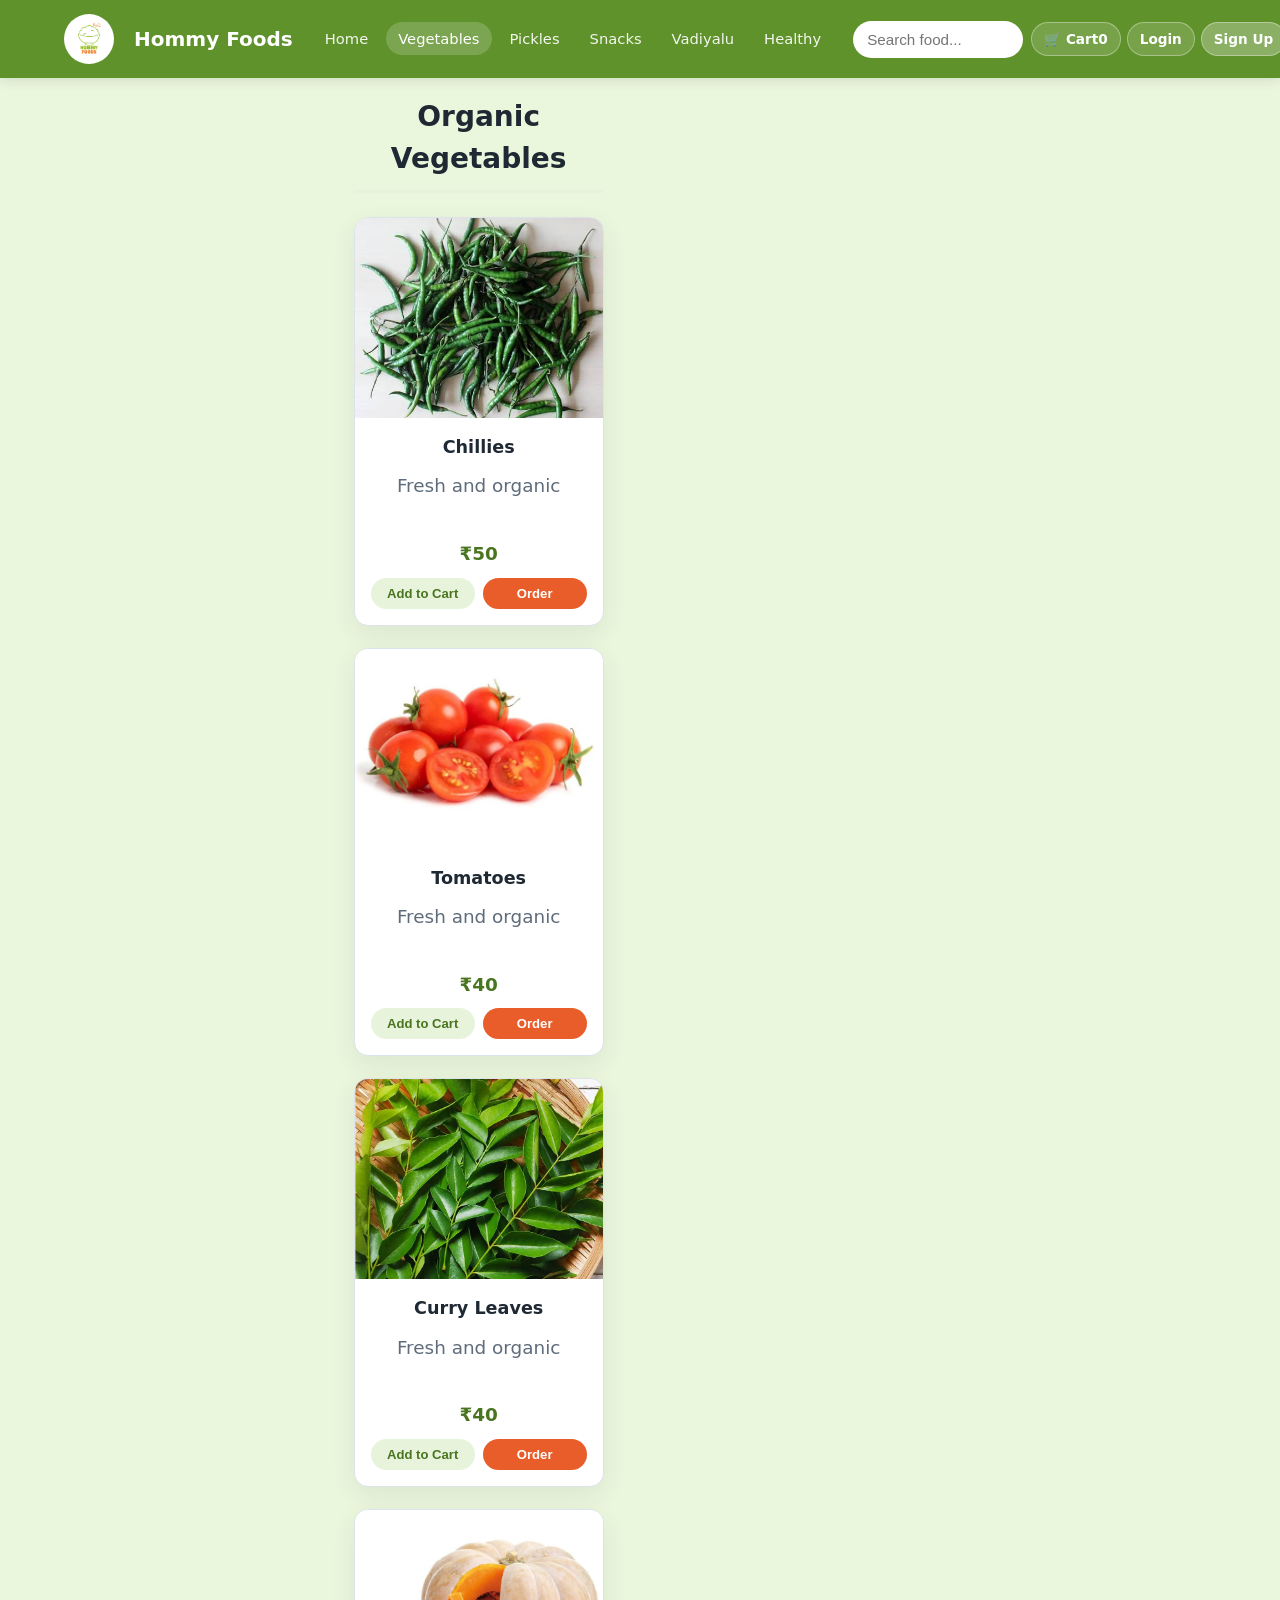
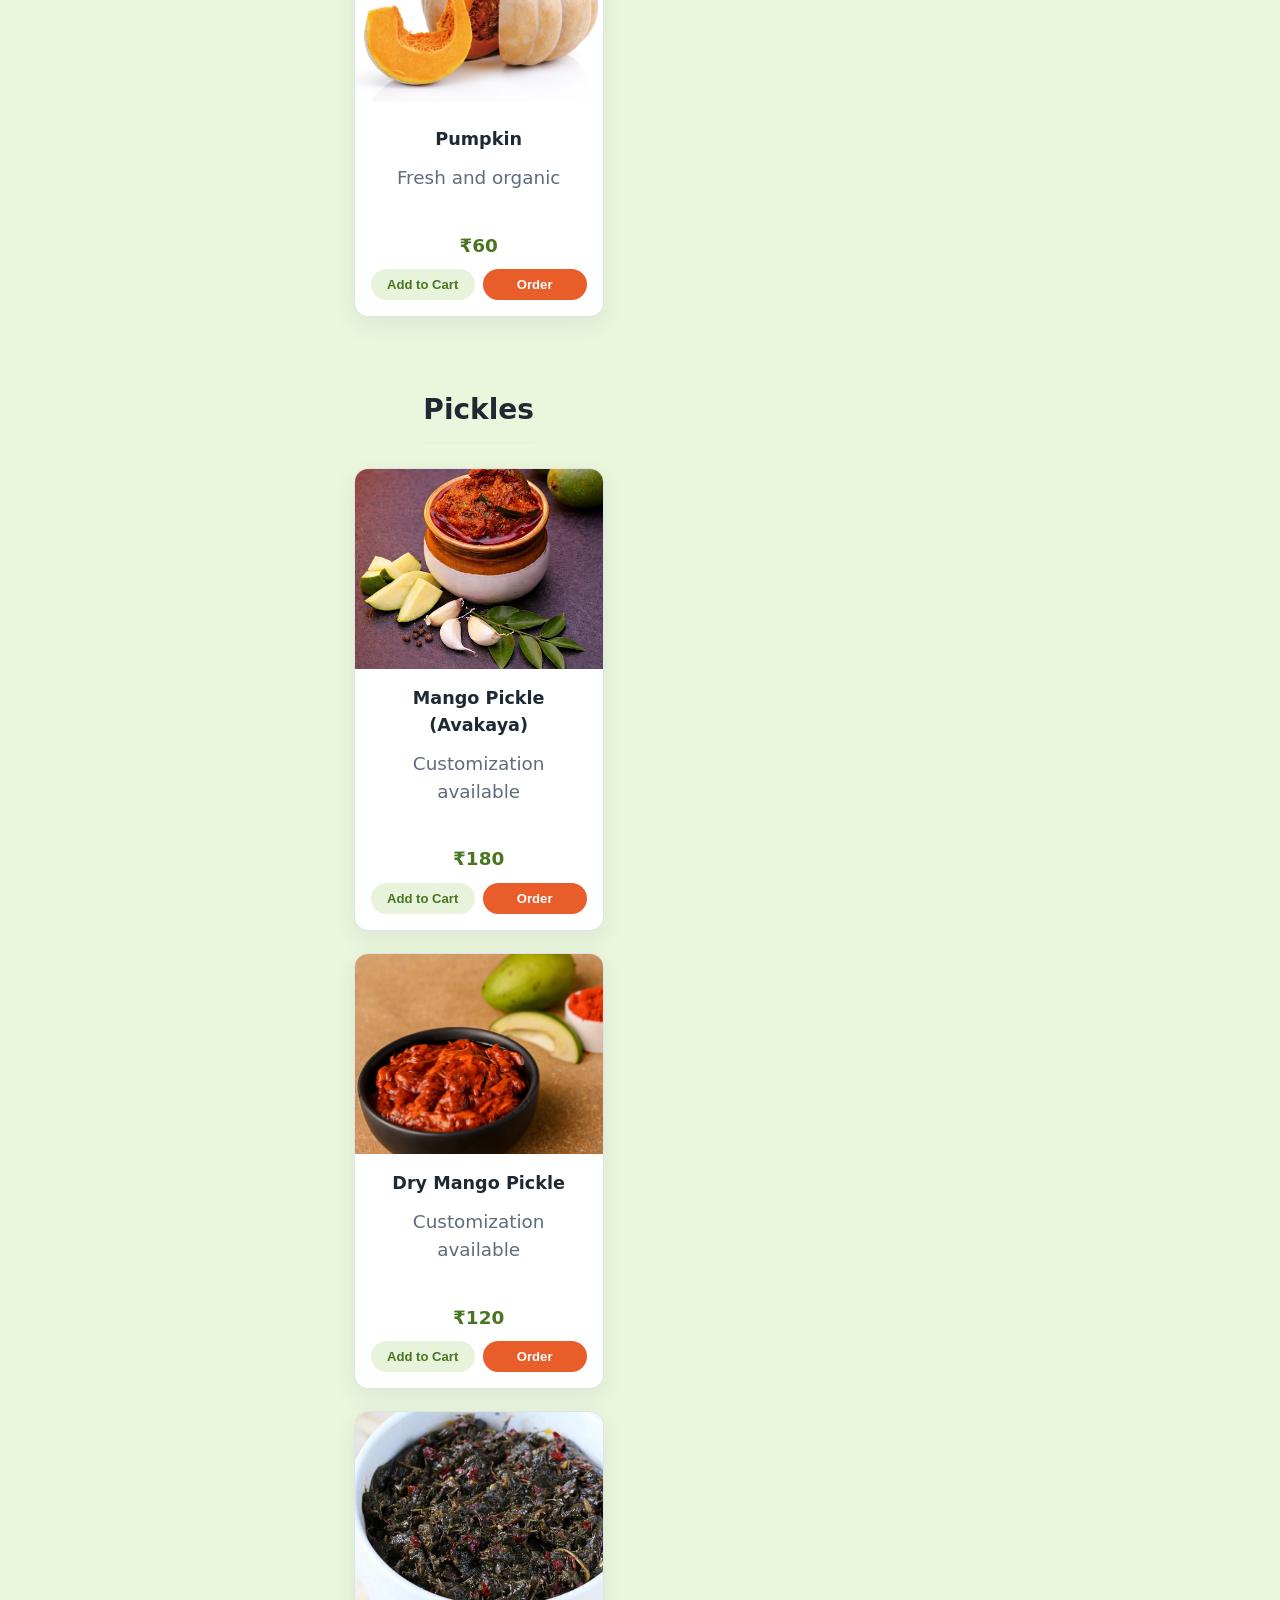
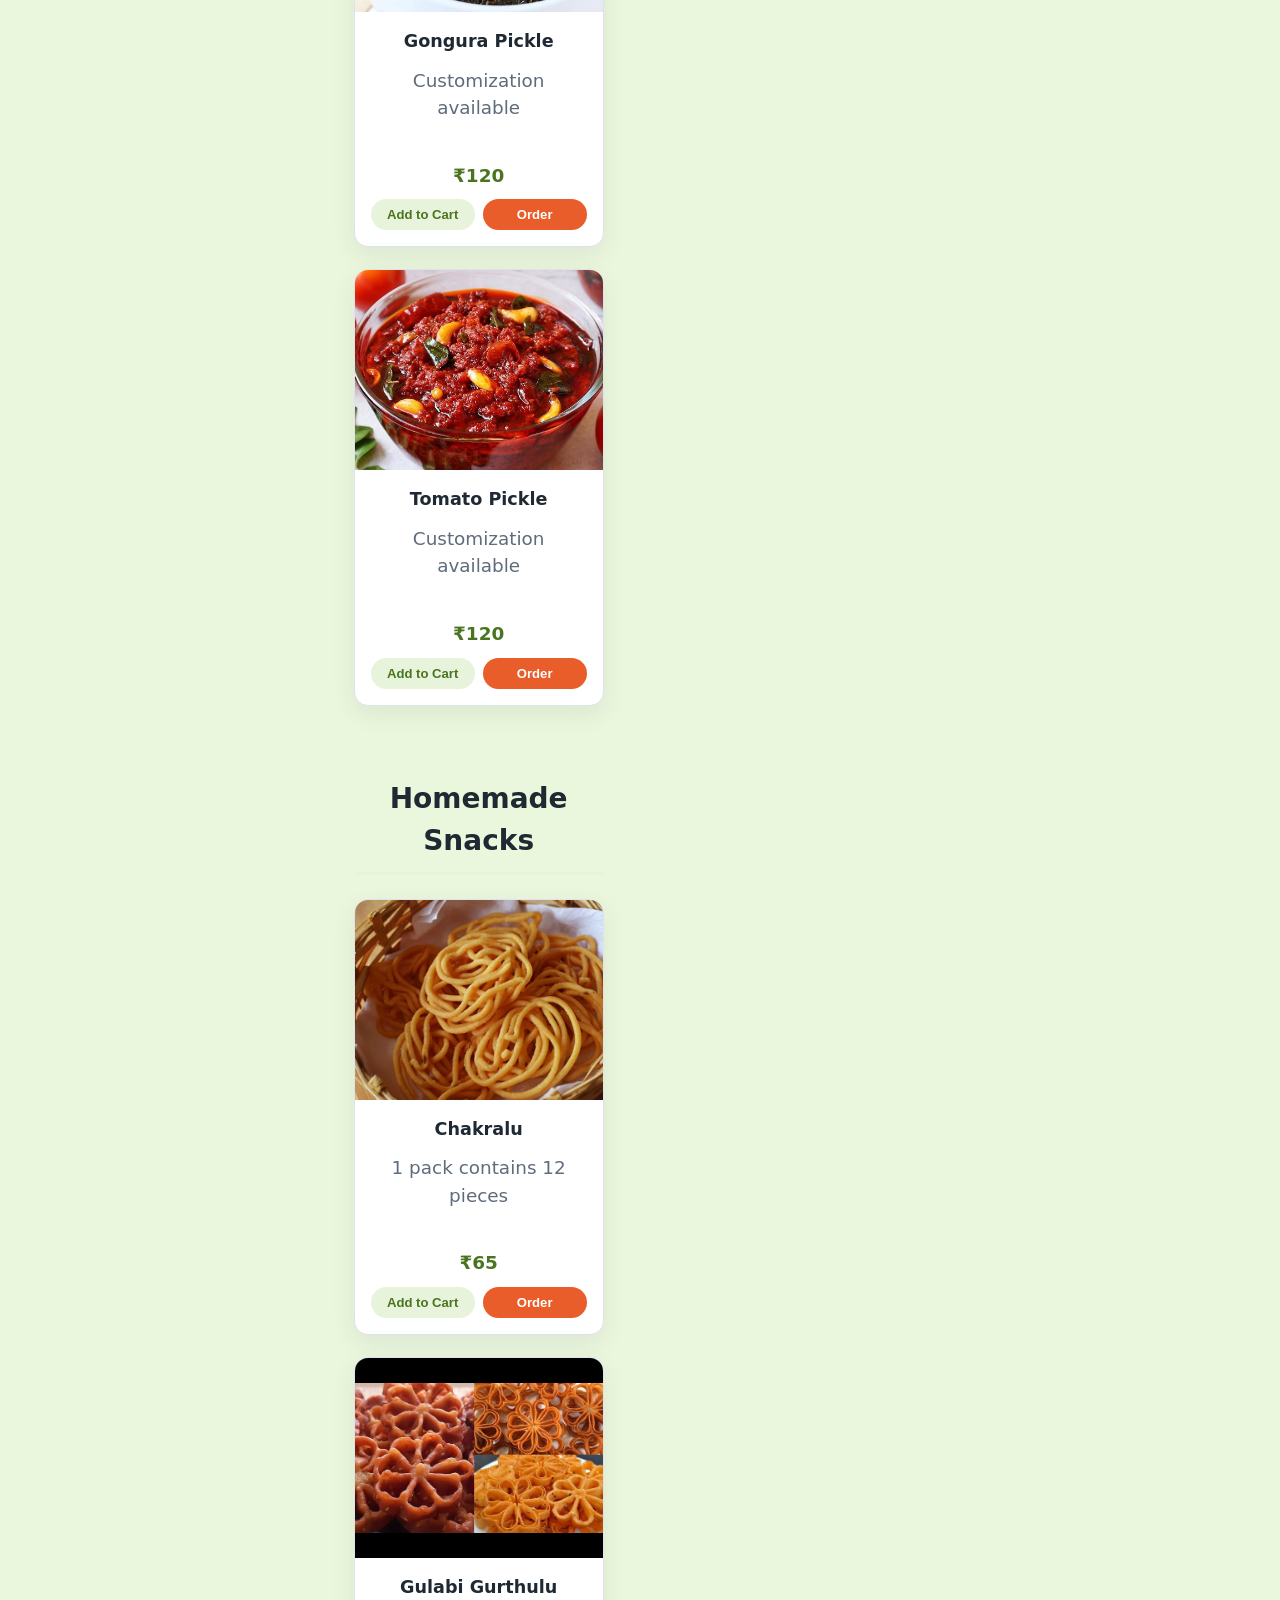
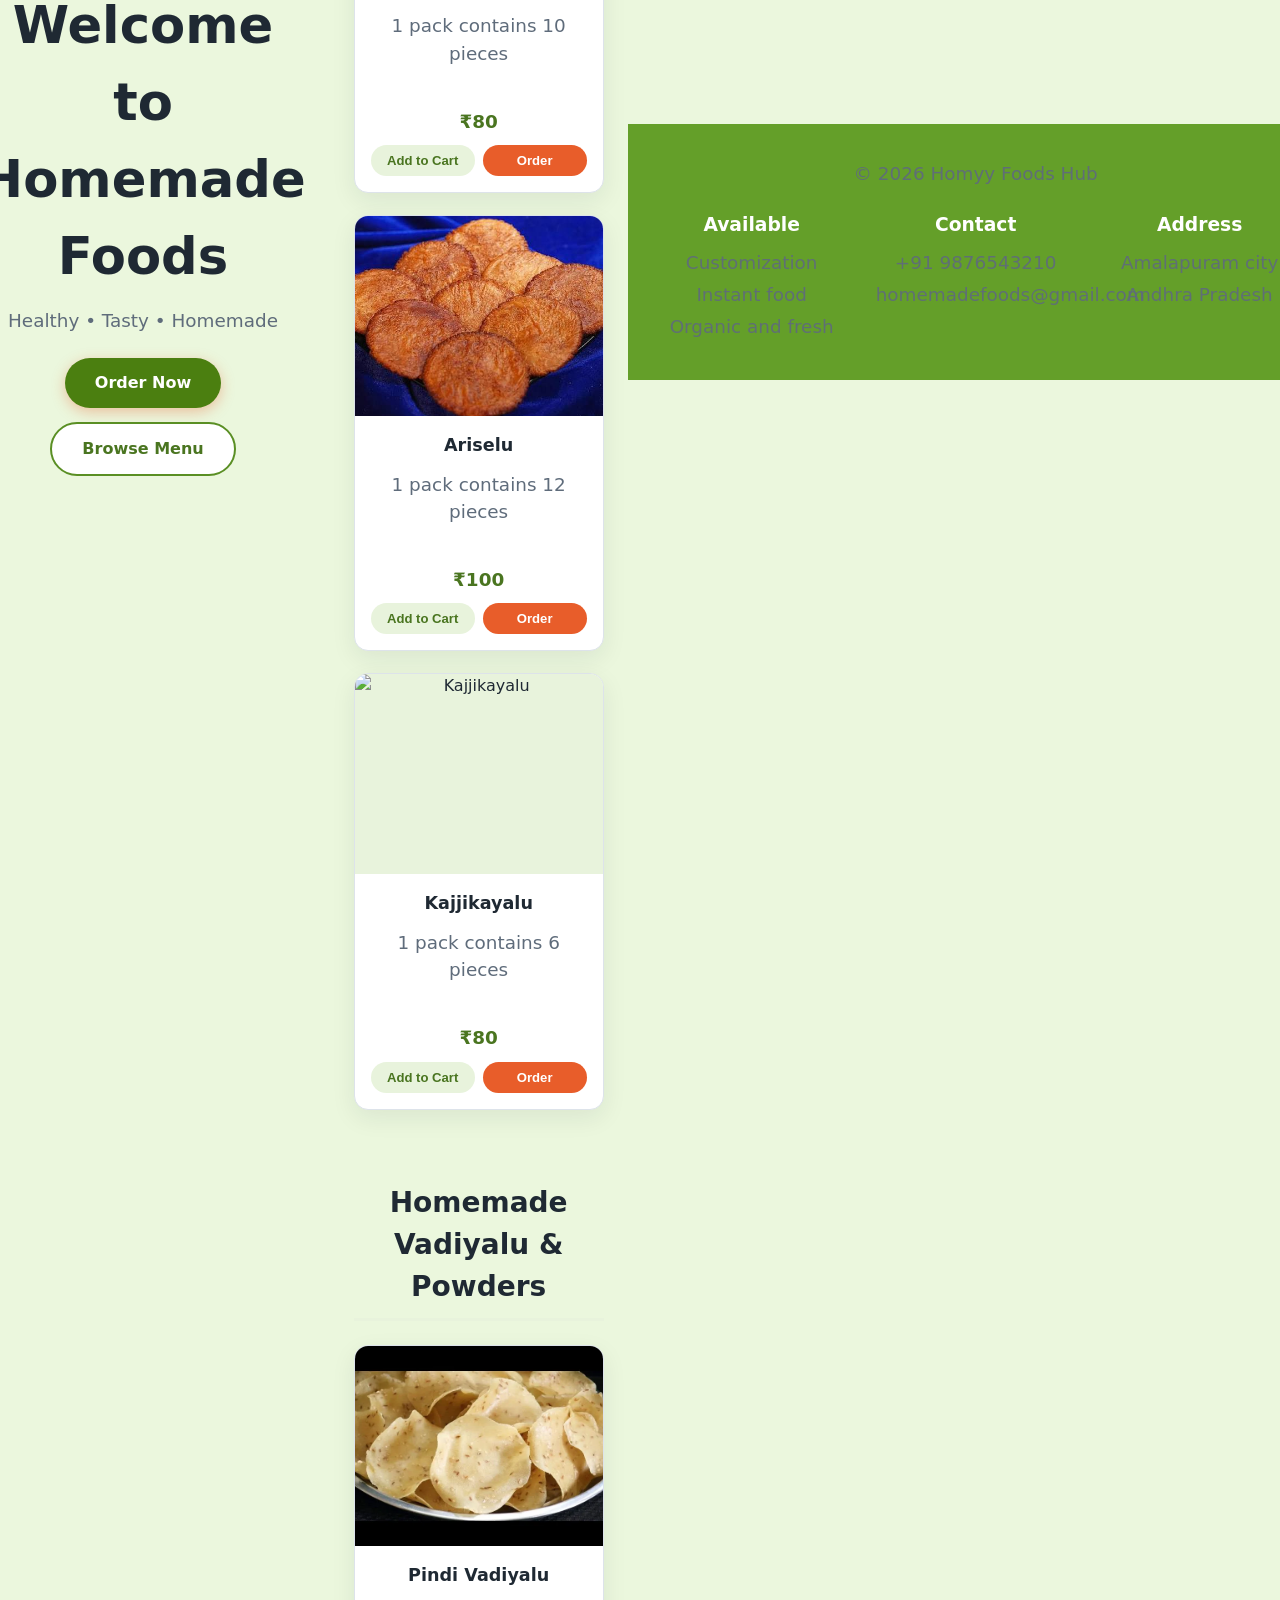
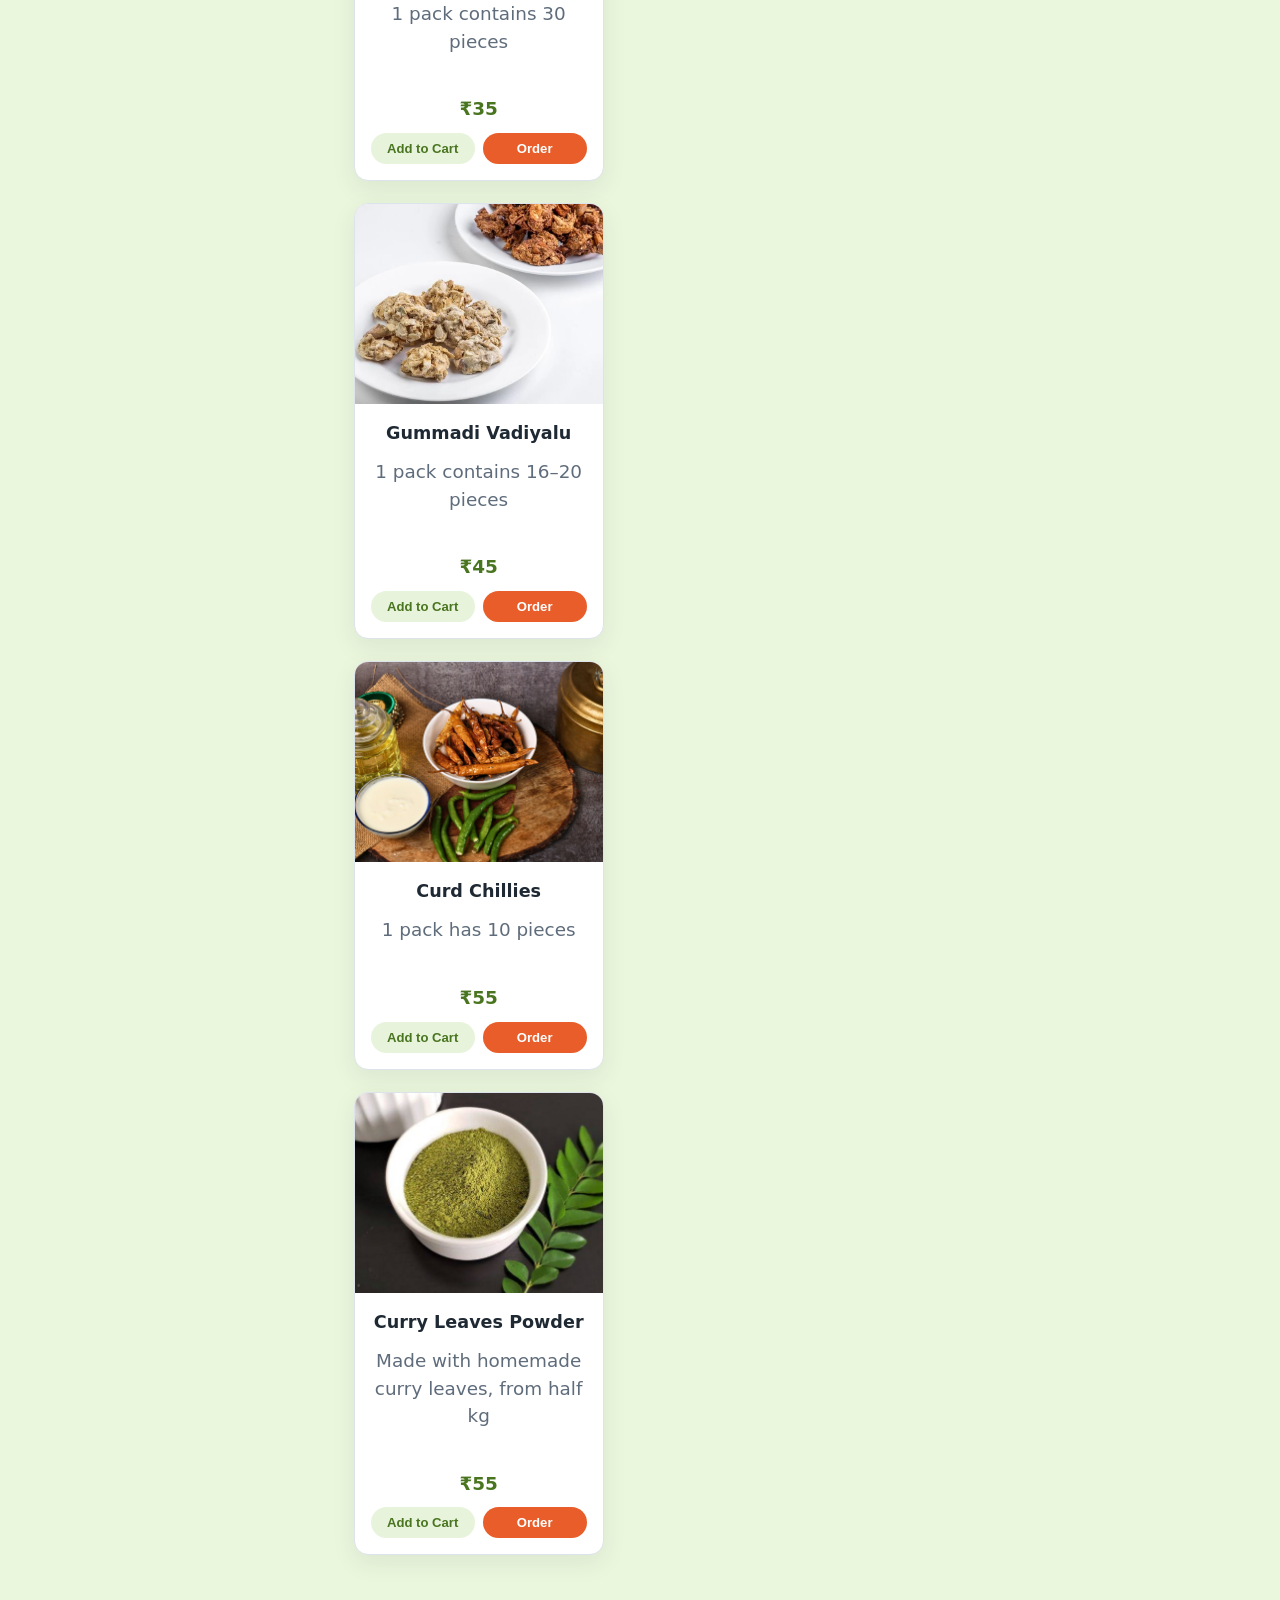
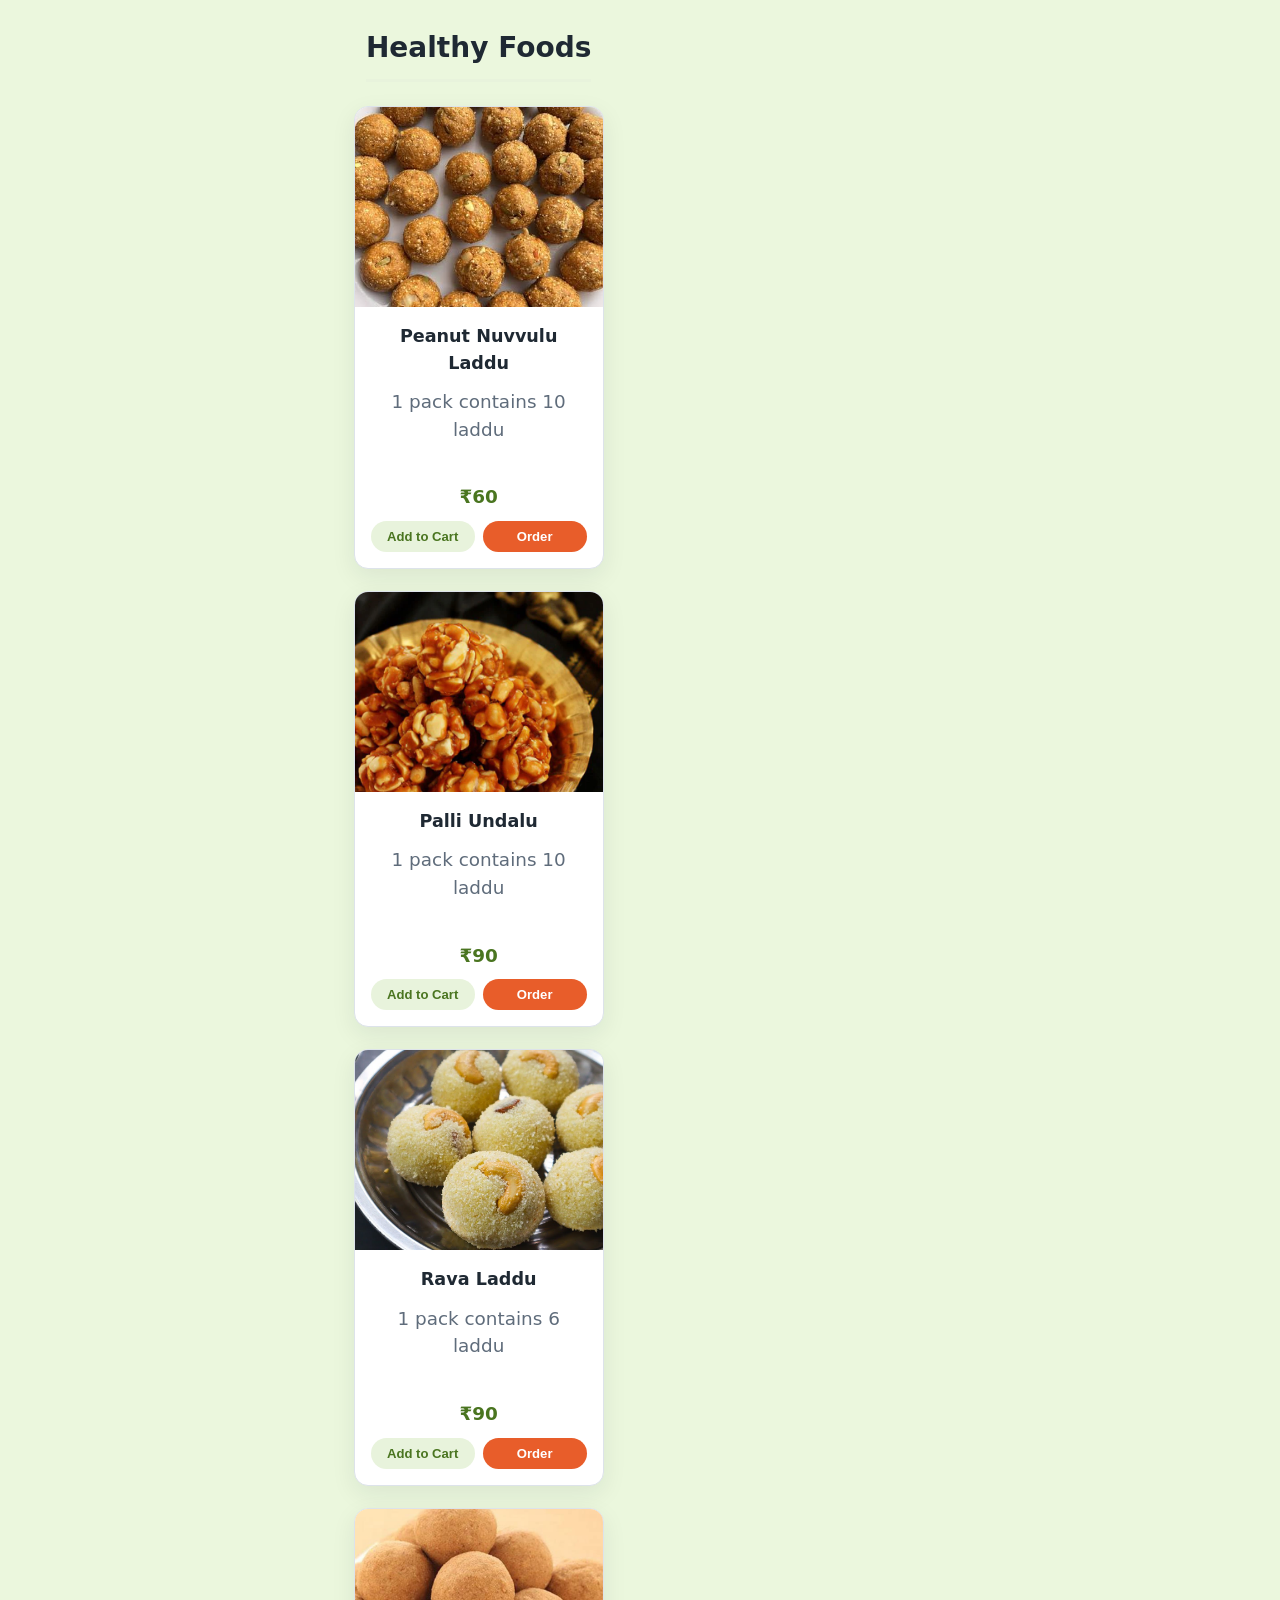
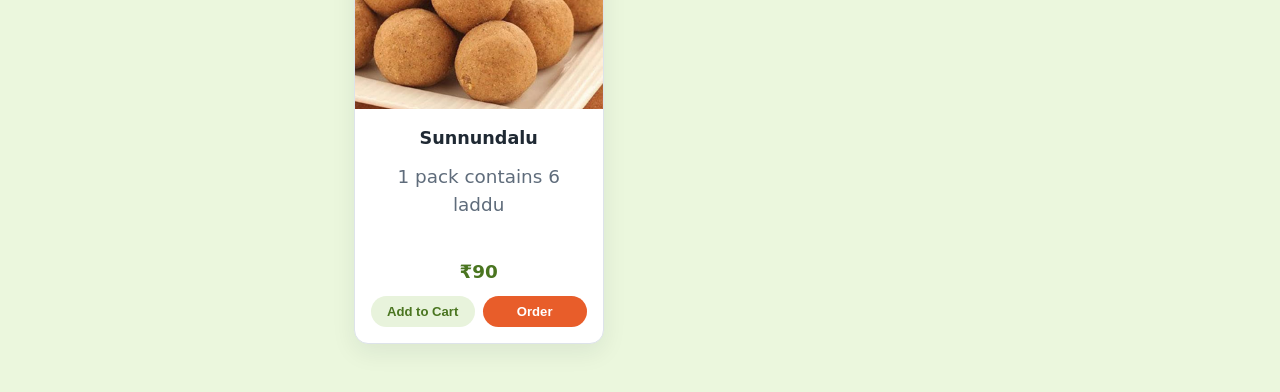
==== commit 9af293ae: "Update index.html" ====
--- a/index.html
+++ b/index.html
@@ -53,110 +53,6 @@
                 <a href="#organicvegetables" class="hero-btn hero-btn-secondary">Browse Menu</a>
             </div>
         </div>
-    </section>
-
-        <h2>Pickels</h2>
-
-        <div class="food-grid">
-
-            <div class="card" onclick="openOrderModal('mangopickel',180)">
-                <img src="images/mangopickel.jpg" alt="mangopickel">
-                <h3 class="food-name">Mango pickel(Avakaya)</h3>
-                <p>customization available</p>
-                <p>₹180</p>
-            </div>
-
-            <div class="card" onclick="openOrderModal('drymangopickel',120)">
-                <img src="images/drymangopickel.jpg" alt="drymangopickel">
-                <h3 class="food-name">Dry mango pickel</h3>
-                <p>customization available</p>
-                <p>₹120</p>
-            </div>
-            <div class="card" onclick="openOrderModal('gongurapickel',120)">
-                <img src="images/gongurapickel.jpg" alt="gongurapickel">
-                <h3 class="food-name">Gongurapickel</h3>
-                <p>customization available</p>
-                <p>₹120</p>
-            </div>
-            <div class="card" onclick="openOrderModal('tomatoe',120)">
-                <img src="images/tomatoepickel.jpg" alt="tomatoe">
-                <h3 class="food-name">Tomatoepickel</h3>
-                <p>customization available</p>
-                <p>₹120</p>
-            </div>
-
-        </div>
-
-    </section>
-
-    <!-- Snacks -->
-
-    <section id="snacks" class="section">
-
-        <h2>Homemade snacks</h2>
-
-        <div class="food-grid">
-
-            <div class="card" onclick="openOrderModal('chakralu',25)">
-                <img src="images/chakralu.jpg" alt="chakralu">
-                <h3 class="food-name">Chakralu</h3>
-                <p>1 pack contains 12 pieces</p>
-                <p>₹65</p>
-            </div>
-
-            <div class="card" onclick="openOrderModal('gulabigurthulu',35)">
-                <img src="images/gulabigurthulu.jpg" alt="gulabigurthulu">
-                <h3 class="food-name">Gulabigurthulu</h3>
-                <p>1 pack contains 10 pieces</p>
-                <p>₹80</p>
-            </div>
-            <div class="card" onclick="openOrderModal('ariselu',35)">
-                <img src="images/ariselu.jpg" alt="ariselu">
-                <h3 class="food-name">Ariselu</h3>
-                <p>1 pack contains 12 pieces</p>
-                <p>₹100</p>
-            </div>
-            <div class="card" onclick="openOrderModal('Kajjikayalu',35)">
-                <img src="images/Kajjikayalu.jpg" alt="Kajjikayalu">
-                <h3 class="food-name">Kajjikayalu</h3>
-                <p>1 pack contains 6 pieces</p>
-                <p>₹80</p>
-            </div>
-
-        </div>
-
-    </section>
-    <section id="chips" class="section">
-        <h2>Homade vaddiyalu and powders</h2>
-        <div class="food-grid">
-            <div class="card" onclick="openOrderModal('pindivadiyalu',35)">
-                <img src="images/pindivadiyalu.jpg" alt="chips">
-                <h3 class="food-name">Pindivadiyalu</h3>
-                <p>1 pack contains 30 pieces</p>
-                <p>₹35</p>
-            </div>
-
-            <div class="card" onclick="openOrderModal('GummadiVadiyalu',45)">
-                <img src="images/GummadiVadiyalu.jpg" alt="GummadiVadiyalu">
-                <h3 class="food-name">GummadiVadiyalu</h3>
-                <p>1 pack contains 16-20 pieces</p>
-                <p>₹45</p>
-            </div>
-            <div class="card" onclick="openOrderModal('curdchillis',45)">
-                <img src="images/curdchillis.jpg" alt="curdchillis">
-                <h3 class="food-name">Curdchillis</h3>
-                <p>1 pack having 10 pieces</p>
-                <p>₹55</p>
-            </div>
-            <div class="card" onclick="openOrderModal('curryleavespowder',45)">
-                <img src="images/curryleavespowder.jpg" alt="curryleavespowder">
-                <h3 class="food-name">Curryleaves Powder</h3>
-                <p>Made with homemade curryleaves and available from half kg</p>
-                <p>₹55</p>
-            </div>
-        </div>
-    </section>
-
     <main>
         <section id="organicvegetables" class="section">
             <h2>Organic Vegetables</h2>
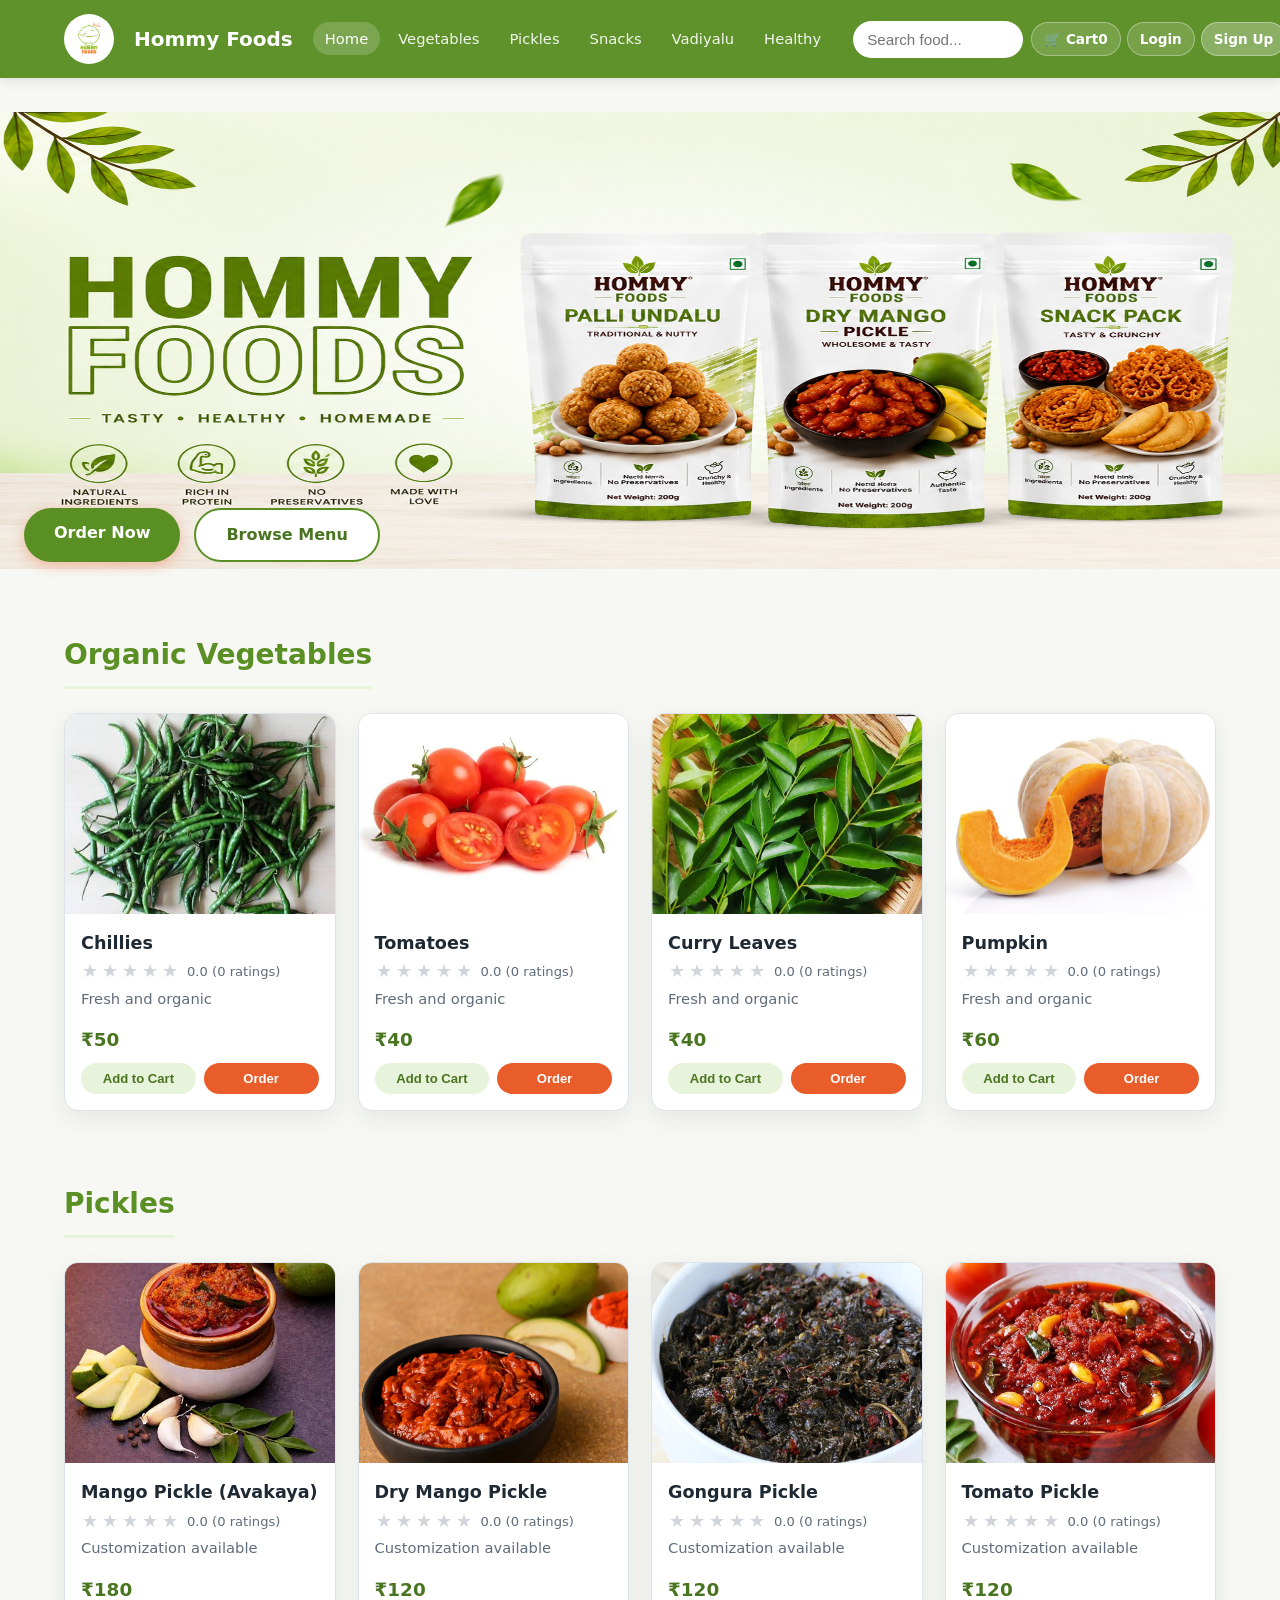
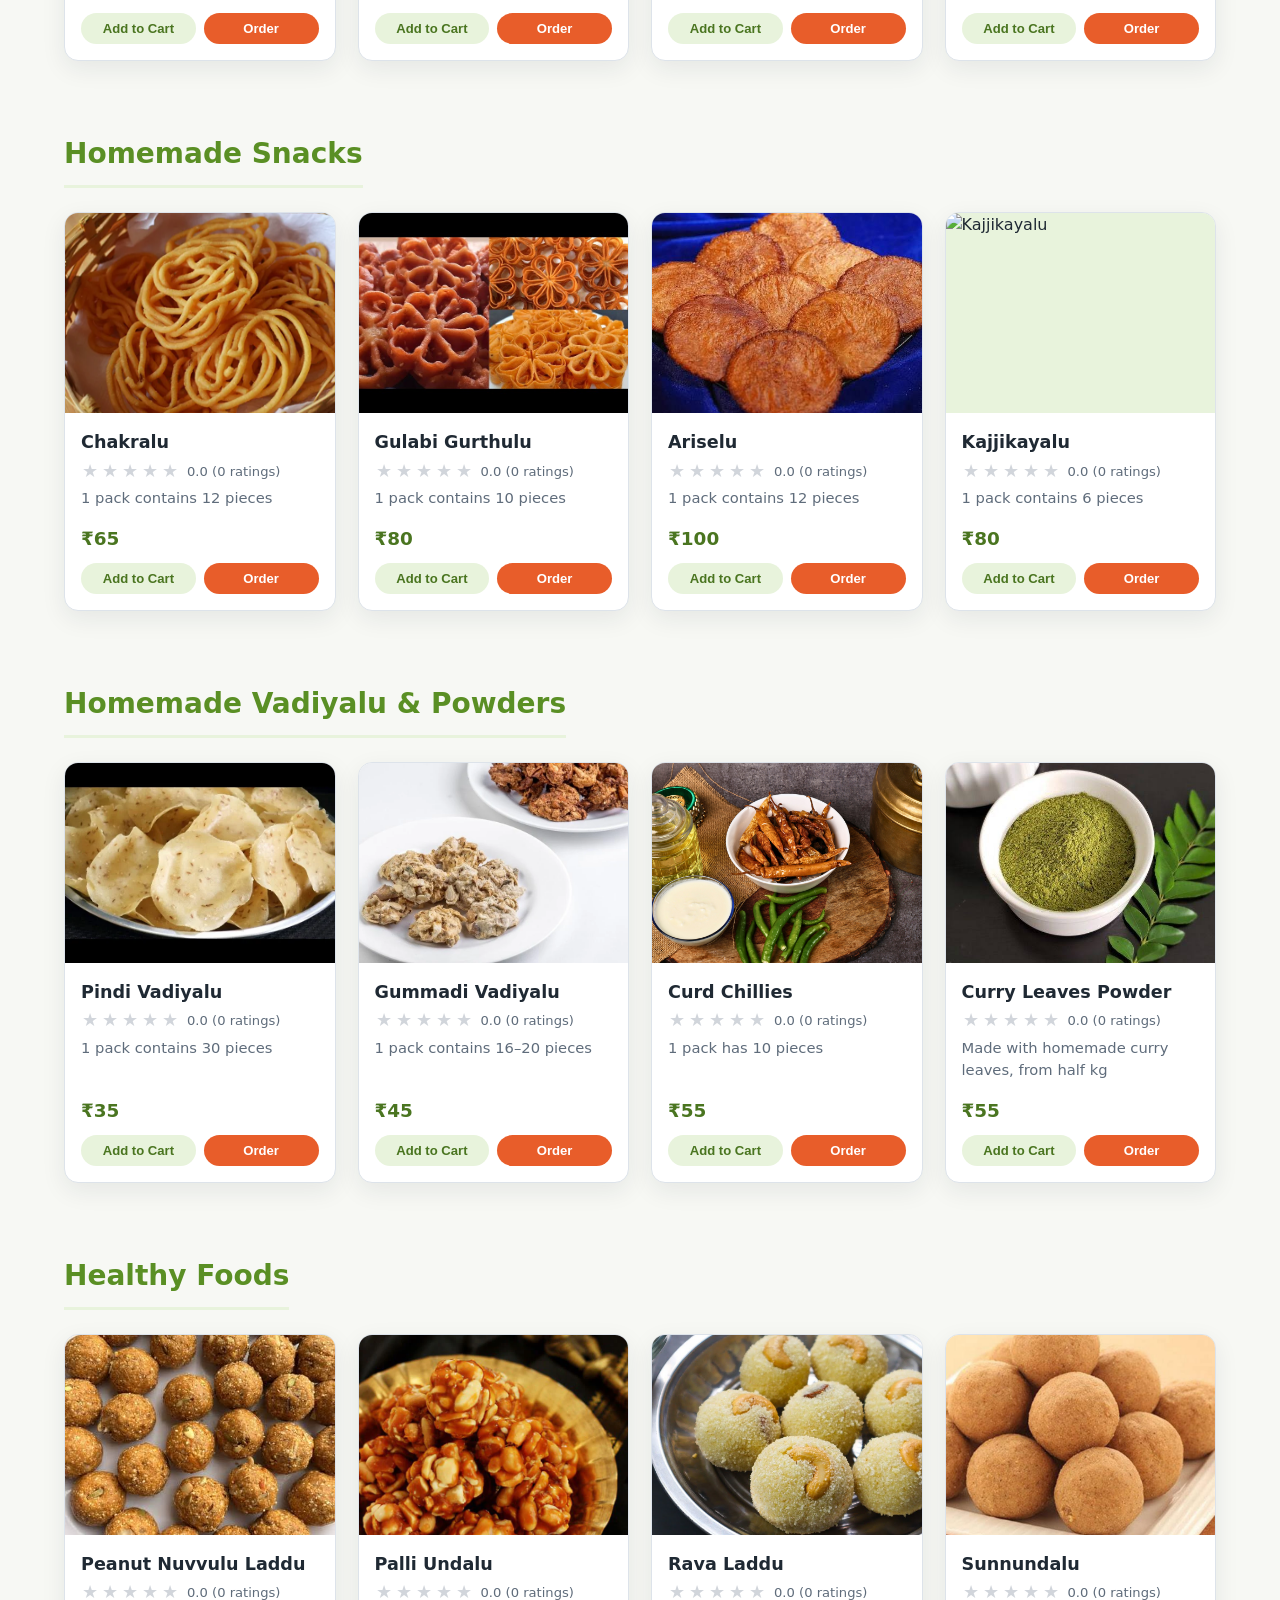
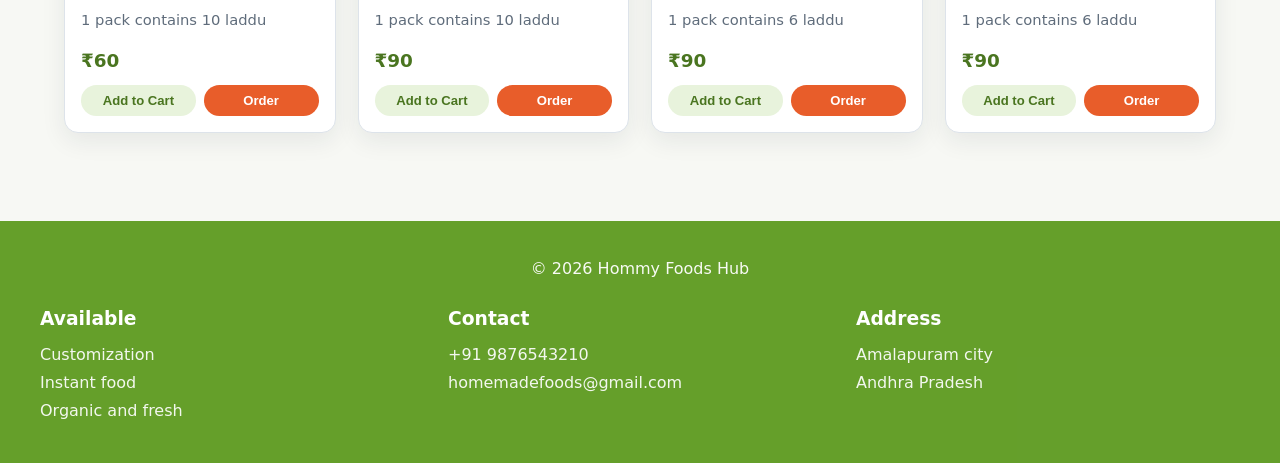
==== commit 97f8cf90: "Save current working website" ====
--- a/index.html
+++ b/index.html
@@ -46,13 +46,12 @@
 
     <section class="hero" id="home">
         <div class="hero-content">
-            <h1>Welcome to Homemade Foods</h1>
-            <p>Healthy • Tasty • Homemade</p>
             <div class="hero-actions">
                 <a href="#organicvegetables" class="hero-btn hero-btn-primary">Order Now</a>
                 <a href="#organicvegetables" class="hero-btn hero-btn-secondary">Browse Menu</a>
             </div>
-        </div>
+            </div>
+    </section>                
     <main>
         <section id="organicvegetables" class="section">
             <h2>Organic Vegetables</h2>
@@ -386,7 +385,7 @@
     </main>
 
     <footer class="footer">
-        <p class="copyright">© 2026 Homyy Foods Hub</p>
+        <p class="copyright">© 2026 Hommy Foods Hub</p>
         <div class="footer-container">
             <div class="footer-box">
                 <h3>Available</h3>
@@ -444,7 +443,7 @@
             <p id="formError" class="form-error" role="alert" hidden></p>
             <div class="modal-actions">
                 <button type="button" class="btn-secondary" data-close-modal="orderModal">Cancel</button>
-                <button type="button" class="btn-primary" id="confirmOrderBtn">Confirm Order</button>
+                <button type="button" class="btn-primary" onclick="confirmOrder()" id="confirmOrderBtn">Confirm Order</button>
             </div>
         </div>
     </div>
--- a/style.css
+++ b/style.css
@@ -225,19 +225,21 @@
 
 .hero {
     margin-top: var(--nav-height);
-    min-height: 420px;
-    background: #ebf7dd;
-    display: flex;
-    align-items: center;
-    justify-content: center;
-    text-align: center;
-}
-
+    width: 100%;
+    min-height: 0;
+    height: clamp(320px, 42vw, 650px);
+    background-image: url("images/background3.png");
+    background-position: center center;
+    background-repeat: no-repeat;
+    background-size: 100% 85%;
+    display: flex;
+    align-items: flex-end;
+    justify-content: flex-start;
+}
 .hero-content {
     max-width: 680px;
     padding: 48px 24px;
 }
-
 .hero h1 {
     font-size: clamp(2rem, 5vw, 3.2rem);
     margin-bottom: 12px;
@@ -267,13 +269,13 @@
 }
 
 .hero-btn-primary {
-    background: #4b7f10;
+    background: #5a8f24;
     color: #fff;
     box-shadow: 0 4px 14px rgba(232, 93, 42, 0.35);
 }
 
 .hero-btn-primary:hover {
-    background: #4b7f10
+    background: #4b7f10;
     transform: translateY(-2px);
 }
 
@@ -341,6 +343,7 @@
 
 .section h2 {
     font-size: 1.75rem;
+    color:#5a8f24;
     margin-bottom: 24px;
     padding-bottom: 10px;
     border-bottom: 3px solid var(--green-light);
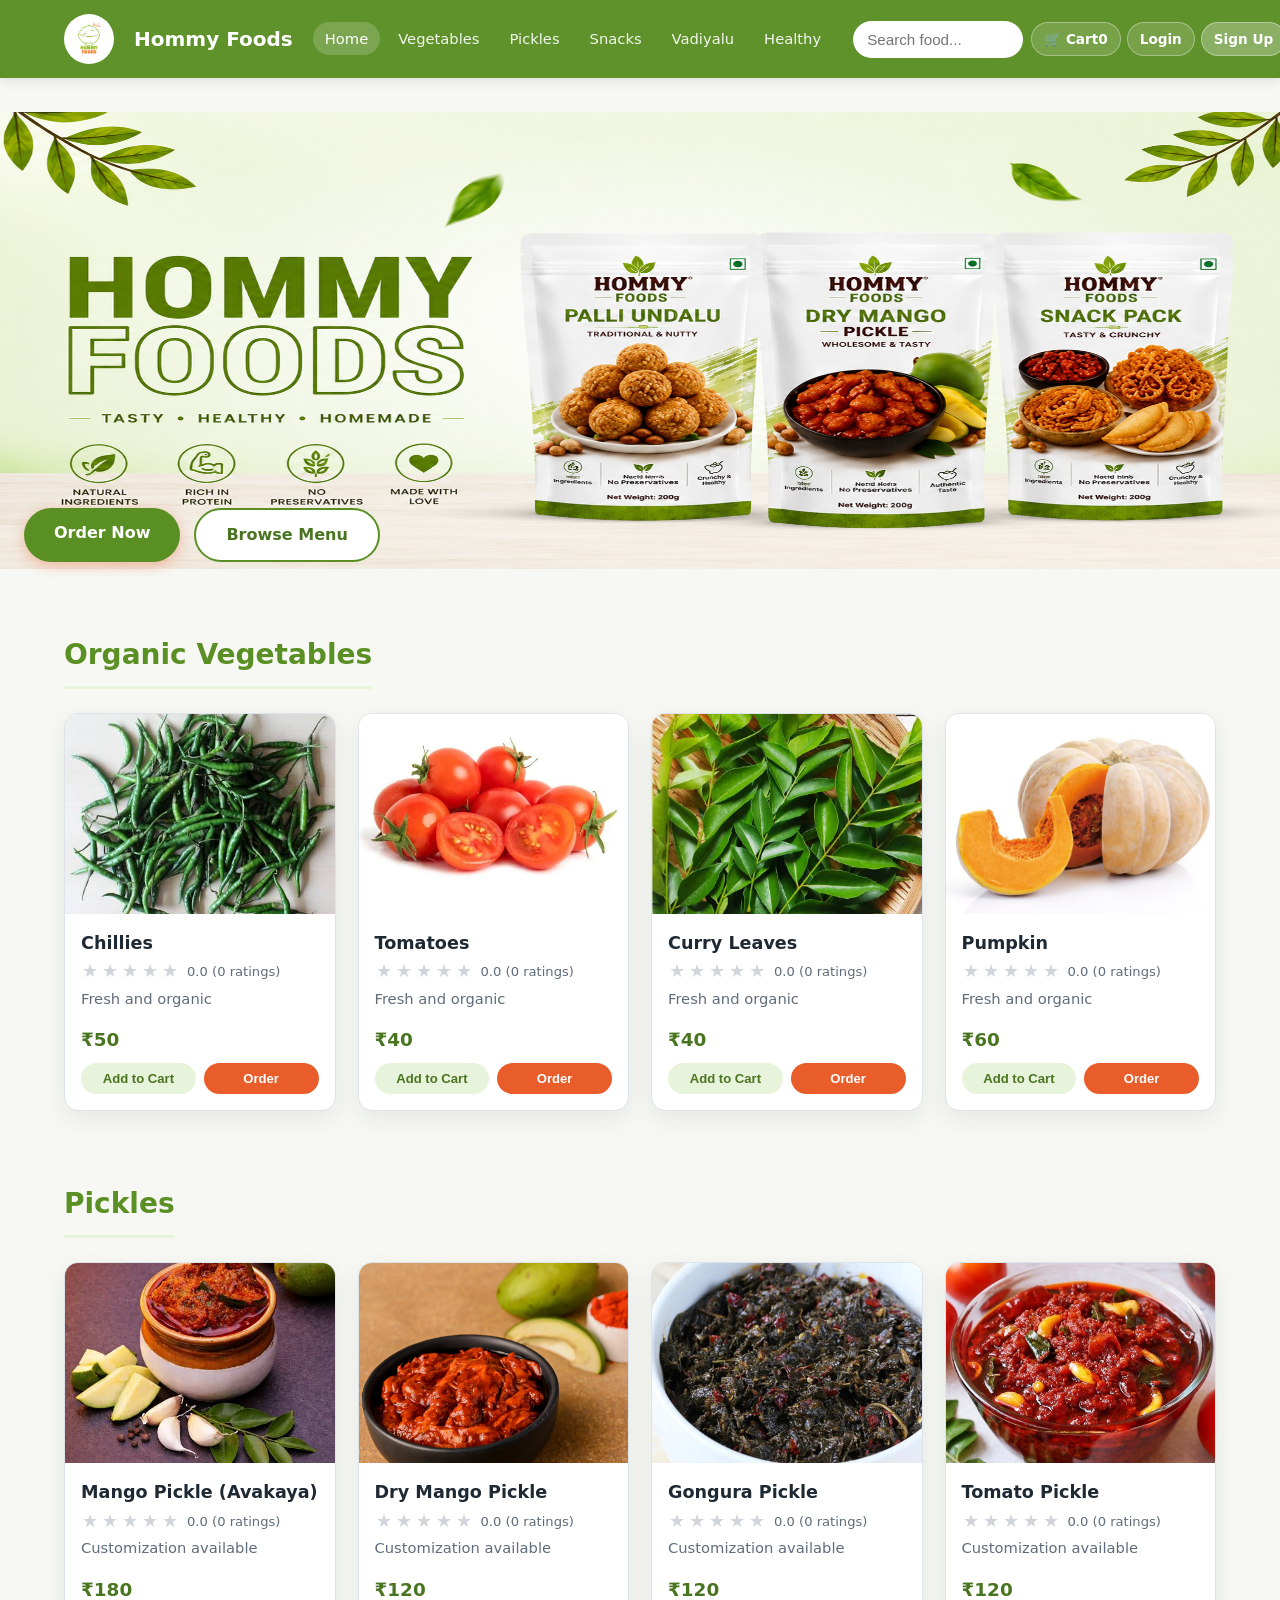
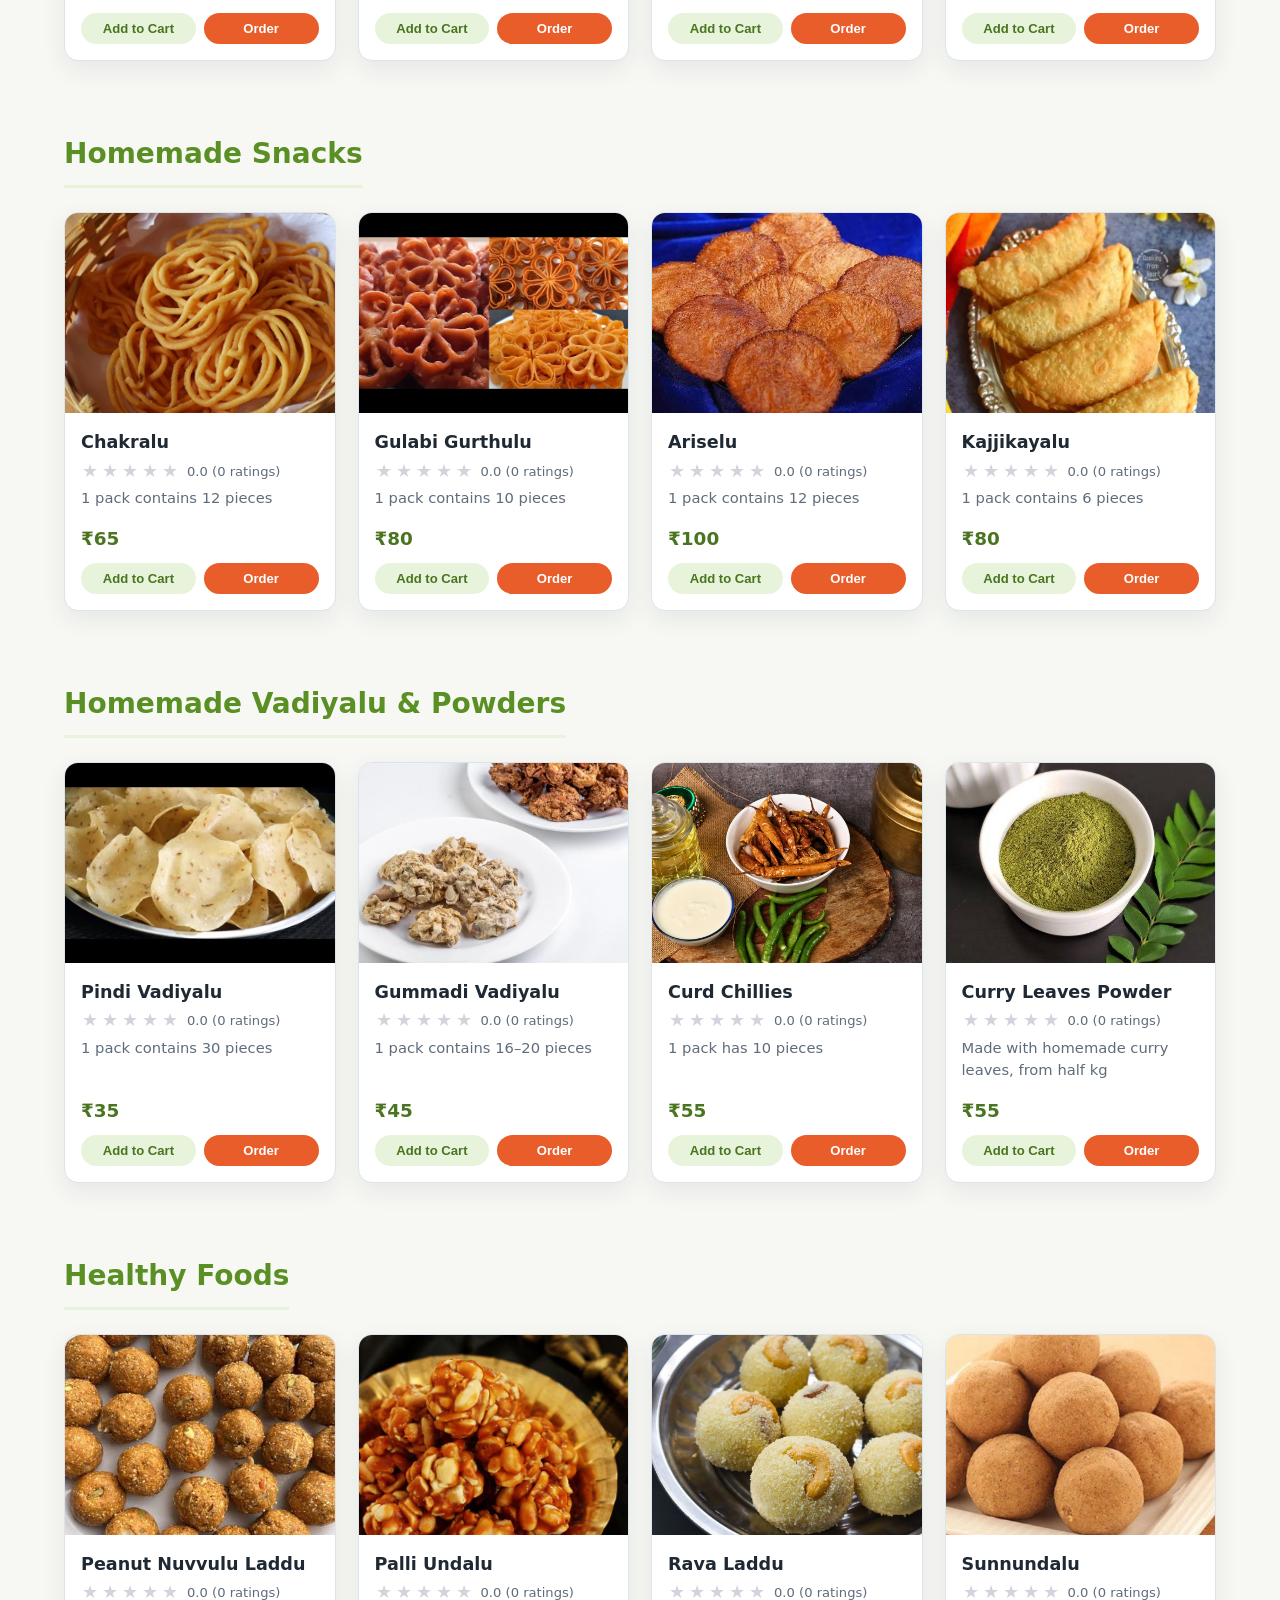
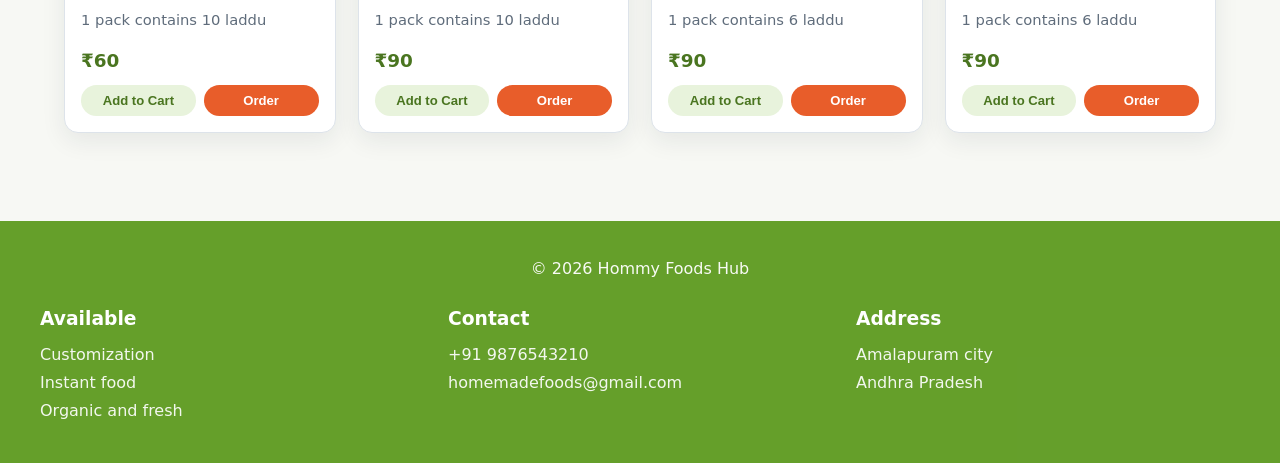
==== commit a44cc884: "Update index.html" ====
--- a/index.html
+++ b/index.html
@@ -234,7 +234,7 @@
                     </div>
                 </article>
                 <article class="card" data-id="kajjikayalu" data-food="Kajjikayalu" data-price="80">
-                    <img src="images/kajjikayalu.jpg" alt="Kajjikayalu" loading="lazy">
+                    <img src="images/Kajjikayalu.jpg" alt="Kajjikayalu" loading="lazy">
                     <div class="card-body">
                         <h3 class="food-name">Kajjikayalu</h3>
                         <div class="rating-row" data-id="kajjikayalu"></div>
